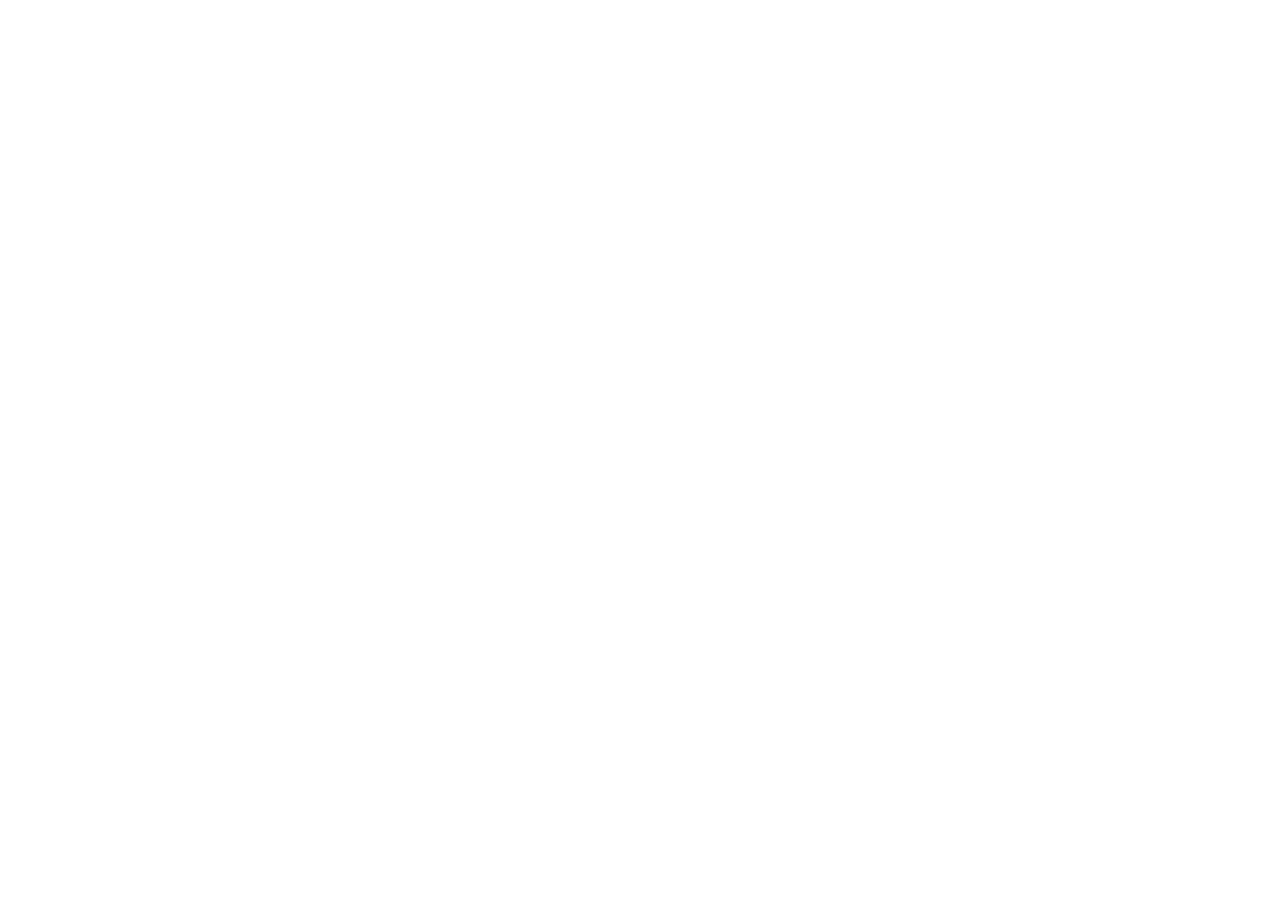
==== index.html @ 8f9b2f7a "init project" ====
<!DOCTYPE html>
<html lang="en">
<head>
    <meta charset="UTF-8">
    <meta http-equiv="X-UA-Compatible" content="IE=edge">
    <meta name="viewport" content="width=device-width, initial-scale=1.0">
    <title>Document</title>
</head>
<body>
    
</body>
</html>
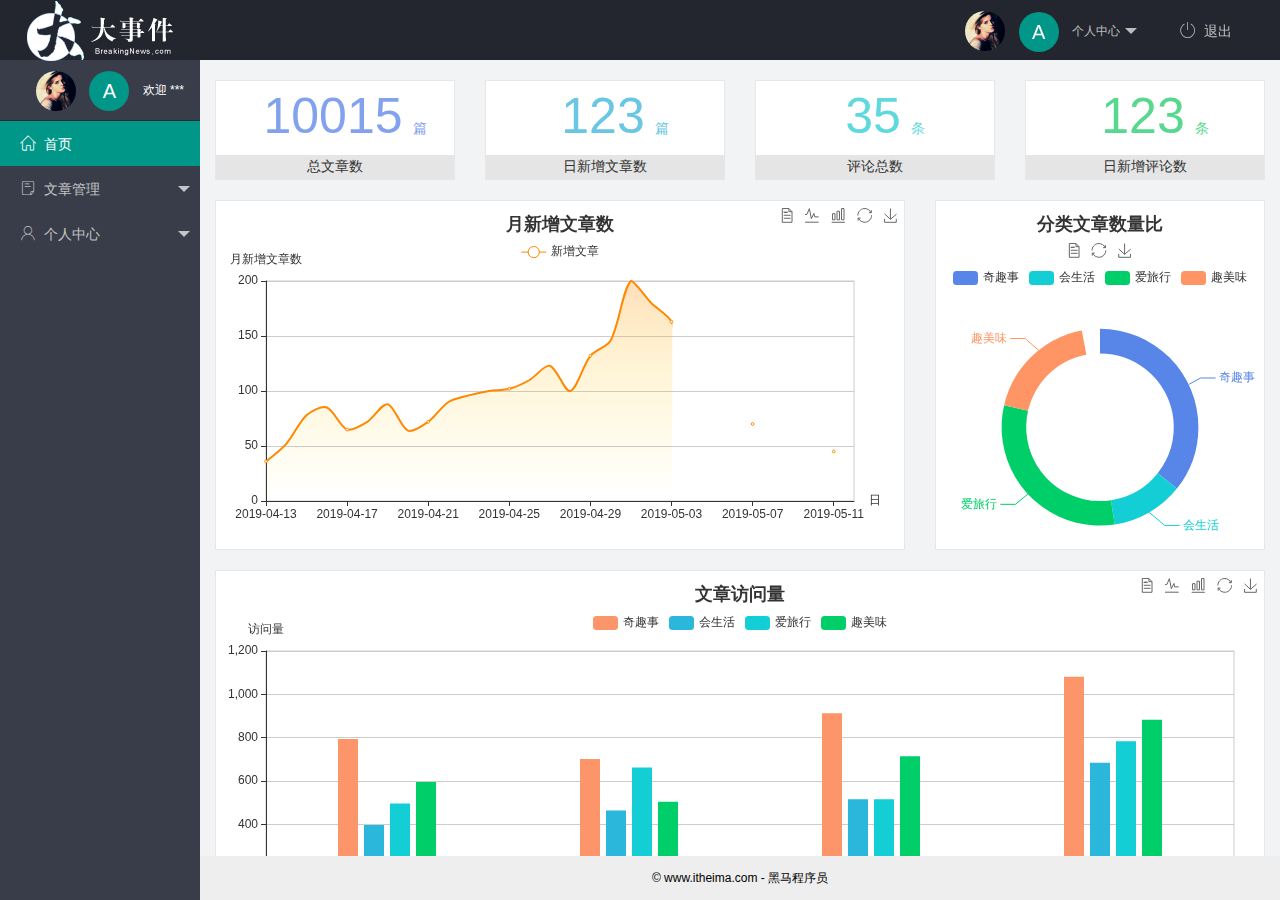
==== commit c47d62e4: "完成了主页功能的开发" ====
--- a/index.html
+++ b/index.html
@@ -5,8 +5,100 @@
     <meta http-equiv="X-UA-Compatible" content="IE=edge">
     <meta name="viewport" content="width=device-width, initial-scale=1.0">
     <title>Document</title>
+    <!-- 导入 layui 的css样式 -->
+    <link rel="stylesheet" href="./assets/lib/layui/css/layui.css">
+    <!-- 导入第三方图标库 -->
+    <link rel="stylesheet" href="./assets/fonts/iconfont.css">
+    <!-- 导入自己的 css 样式表 -->
+    <link rel="stylesheet" href="./assets/css/index.css">
 </head>
 <body>
-    
-</body>
+    <div class="layui-layout layui-layout-admin">
+      <div class="layui-header">
+        <div class="layui-logo">
+            <img src="./assets/images/logo.png" alt=""/>
+        </div>
+        <!-- 头部区域（可配合layui 已有的水平导航） -->
+        <ul class="layui-nav layui-layout-right">
+          <li class="layui-nav-item layui-hide layui-show-md-inline-block">
+            <a href="javascript:;" class="userinfo">
+              <img src="./assets/images/sample.jpg" class="layui-nav-img">
+              <span class="text-avater">A</span>
+              个人中心
+            </a>
+            <dl class="layui-nav-child">
+              <dd><a href="">基本资料</a></dd>
+              <dd><a href="">更换头像</a></dd>
+              <dd><a href="">重置密码</a></dd>
+            </dl>
+          </li>
+          <li class="layui-nav-item" lay-header-event="menuRight" lay-unselect>
+            <a href="javascript:;" id="btnLogout">
+              <i class="layui-icon"><span class="iconfont icon-tuichu"></span>退出</i>
+            </a>
+          </li>
+        </ul>
+      </div>
+      
+      <div class="layui-side layui-bg-black">
+        <div class="layui-side-scroll">
+            <div class="userinfo">
+                <img src="./assets/images/sample.jpg" class="layui-nav-img">
+                <span class="text-avater">A</span>
+                <span id="welcome">欢迎 ***</span>
+            </div>
+          <!-- 左侧导航区域（可配合layui已有的垂直导航） -->
+          <ul class="layui-nav layui-nav-tree" lay-shrink="all">
+            <li class="layui-nav-item layui-this">
+                <a href="./home/dashboard.html" target="fm">
+                <span class="iconfont icon-home"></span>首页</a></li>
+            <li class="layui-nav-item">
+              <a class="" href="javascript:;">
+                <span class="iconfont icon-16"></span>文章管理</a>
+              <dl class="layui-nav-child">
+                <dd><a href="javascript:;">
+                    <i class="layui-icon layui-icon-app"></i> 文章类别</a></dd>
+                <dd><a href="javascript:;">
+                    <i class="layui-icon layui-icon-app"></i> 文章列表</a></dd>
+                <dd><a href="javascript:;">
+                    <i class="layui-icon layui-icon-app"></i> 发布文章</a></dd>
+              </dl>
+            </li>
+            <li class="layui-nav-item">
+              <a href="javascript:;"><span class="iconfont icon-user"></span>个人中心</a>
+              
+              <dl class="layui-nav-child">
+                <dd><a href="javascript:;">
+                    <i class="layui-icon layui-icon-app"></i> 基本资料</a></dd>
+                <dd><a href="javascript:;">
+                    <i class="layui-icon layui-icon-app"></i> 更换头像</a></dd>
+                <dd><a href="javascript:;">
+                    <i class="layui-icon layui-icon-app"></i> 重置密码</a></dd>
+              </dl>
+            </li>
+
+          </ul>
+        </div>
+      </div>
+      
+      <!-- 内容主体区域 -->
+      <div class="layui-body">
+        <iframe name="fm" src="./home/dashboard.html" frameborder="0"></iframe>
+      </div>
+
+      <!-- 底部固定区域 -->
+      <div class="layui-footer">
+        © www.itheima.com - 黑马程序员
+      </div>
+    </div>
+    </body>
+
+    <!-- 导入 layui 的js样式 -->
+    <script src="./assets/lib/layui/layui.all.js"></script>
+    <!-- 导入 jQuery -->
+    <script src="./assets/lib/jquery.js"></script>
+    <!-- 导入自己封装的 baseApi -->
+    <script src="./assets/js/baseApi.js"></script>
+    <!-- 导入自己的js -->
+    <script src="./assets/js/index.js"></script>
 </html>--- a/assets/lib/layui/css/layui.css
+++ b/assets/lib/layui/css/layui.css
@@ -0,0 +1,2 @@
+/** layui-v2.5.5 MIT License By https://www.layui.com */
+ .layui-inline,img{display:inline-block;vertical-align:middle}h1,h2,h3,h4,h5,h6{font-weight:400}.layui-edge,.layui-header,.layui-inline,.layui-main{position:relative}.layui-body,.layui-edge,.layui-elip{overflow:hidden}.layui-btn,.layui-edge,.layui-inline,img{vertical-align:middle}.layui-btn,.layui-disabled,.layui-icon,.layui-unselect{-moz-user-select:none;-webkit-user-select:none;-ms-user-select:none}.layui-elip,.layui-form-checkbox span,.layui-form-pane .layui-form-label{text-overflow:ellipsis;white-space:nowrap}.layui-breadcrumb,.layui-tree-btnGroup{visibility:hidden}blockquote,body,button,dd,div,dl,dt,form,h1,h2,h3,h4,h5,h6,input,li,ol,p,pre,td,textarea,th,ul{margin:0;padding:0;-webkit-tap-highlight-color:rgba(0,0,0,0)}a:active,a:hover{outline:0}img{border:none}li{list-style:none}table{border-collapse:collapse;border-spacing:0}h4,h5,h6{font-size:100%}button,input,optgroup,option,select,textarea{font-family:inherit;font-size:inherit;font-style:inherit;font-weight:inherit;outline:0}pre{white-space:pre-wrap;white-space:-moz-pre-wrap;white-space:-pre-wrap;white-space:-o-pre-wrap;word-wrap:break-word}body{line-height:24px;font:14px Helvetica Neue,Helvetica,PingFang SC,Tahoma,Arial,sans-serif}hr{height:1px;margin:10px 0;border:0;clear:both}a{color:#333;text-decoration:none}a:hover{color:#777}a cite{font-style:normal;*cursor:pointer}.layui-border-box,.layui-border-box *{box-sizing:border-box}.layui-box,.layui-box *{box-sizing:content-box}.layui-clear{clear:both;*zoom:1}.layui-clear:after{content:'\20';clear:both;*zoom:1;display:block;height:0}.layui-inline{*display:inline;*zoom:1}.layui-edge{display:inline-block;width:0;height:0;border-width:6px;border-style:dashed;border-color:transparent}.layui-edge-top{top:-4px;border-bottom-color:#999;border-bottom-style:solid}.layui-edge-right{border-left-color:#999;border-left-style:solid}.layui-edge-bottom{top:2px;border-top-color:#999;border-top-style:solid}.layui-edge-left{border-right-color:#999;border-right-style:solid}.layui-disabled,.layui-disabled:hover{color:#d2d2d2!important;cursor:not-allowed!important}.layui-circle{border-radius:100%}.layui-show{display:block!important}.layui-hide{display:none!important}@font-face{font-family:layui-icon;src:url(../font/iconfont.eot?v=250);src:url(../font/iconfont.eot?v=250#iefix) format('embedded-opentype'),url(../font/iconfont.woff2?v=250) format('woff2'),url(../font/iconfont.woff?v=250) format('woff'),url(../font/iconfont.ttf?v=250) format('truetype'),url(../font/iconfont.svg?v=250#layui-icon) format('svg')}.layui-icon{font-family:layui-icon!important;font-size:16px;font-style:normal;-webkit-font-smoothing:antialiased;-moz-osx-font-smoothing:grayscale}.layui-icon-reply-fill:before{content:"\e611"}.layui-icon-set-fill:before{content:"\e614"}.layui-icon-menu-fill:before{content:"\e60f"}.layui-icon-search:before{content:"\e615"}.layui-icon-share:before{content:"\e641"}.layui-icon-set-sm:before{content:"\e620"}.layui-icon-engine:before{content:"\e628"}.layui-icon-close:before{content:"\1006"}.layui-icon-close-fill:before{content:"\1007"}.layui-icon-chart-screen:before{content:"\e629"}.layui-icon-star:before{content:"\e600"}.layui-icon-circle-dot:before{content:"\e617"}.layui-icon-chat:before{content:"\e606"}.layui-icon-release:before{content:"\e609"}.layui-icon-list:before{content:"\e60a"}.layui-icon-chart:before{content:"\e62c"}.layui-icon-ok-circle:before{content:"\1005"}.layui-icon-layim-theme:before{content:"\e61b"}.layui-icon-table:before{content:"\e62d"}.layui-icon-right:before{content:"\e602"}.layui-icon-left:before{content:"\e603"}.layui-icon-cart-simple:before{content:"\e698"}.layui-icon-face-cry:before{content:"\e69c"}.layui-icon-face-smile:before{content:"\e6af"}.layui-icon-survey:before{content:"\e6b2"}.layui-icon-tree:before{content:"\e62e"}.layui-icon-upload-circle:before{content:"\e62f"}.layui-icon-add-circle:before{content:"\e61f"}.layui-icon-download-circle:before{content:"\e601"}.layui-icon-templeate-1:before{content:"\e630"}.layui-icon-util:before{content:"\e631"}.layui-icon-face-surprised:before{content:"\e664"}.layui-icon-edit:before{content:"\e642"}.layui-icon-speaker:before{content:"\e645"}.layui-icon-down:before{content:"\e61a"}.layui-icon-file:before{content:"\e621"}.layui-icon-layouts:before{content:"\e632"}.layui-icon-rate-half:before{content:"\e6c9"}.layui-icon-add-circle-fine:before{content:"\e608"}.layui-icon-prev-circle:before{content:"\e633"}.layui-icon-read:before{content:"\e705"}.layui-icon-404:before{content:"\e61c"}.layui-icon-carousel:before{content:"\e634"}.layui-icon-help:before{content:"\e607"}.layui-icon-code-circle:before{content:"\e635"}.layui-icon-water:before{content:"\e636"}.layui-icon-username:before{content:"\e66f"}.layui-icon-find-fill:before{content:"\e670"}.layui-icon-about:before{content:"\e60b"}.layui-icon-location:before{content:"\e715"}.layui-icon-up:before{content:"\e619"}.layui-icon-pause:before{content:"\e651"}.layui-icon-date:before{content:"\e637"}.layui-icon-layim-uploadfile:before{content:"\e61d"}.layui-icon-delete:before{content:"\e640"}.layui-icon-play:before{content:"\e652"}.layui-icon-top:before{content:"\e604"}.layui-icon-friends:before{content:"\e612"}.layui-icon-refresh-3:before{content:"\e9aa"}.layui-icon-ok:before{content:"\e605"}.layui-icon-layer:before{content:"\e638"}.layui-icon-face-smile-fine:before{content:"\e60c"}.layui-icon-dollar:before{content:"\e659"}.layui-icon-group:before{content:"\e613"}.layui-icon-layim-download:before{content:"\e61e"}.layui-icon-picture-fine:before{content:"\e60d"}.layui-icon-link:before{content:"\e64c"}.layui-icon-diamond:before{content:"\e735"}.layui-icon-log:before{content:"\e60e"}.layui-icon-rate-solid:before{content:"\e67a"}.layui-icon-fonts-del:before{content:"\e64f"}.layui-icon-unlink:before{content:"\e64d"}.layui-icon-fonts-clear:before{content:"\e639"}.layui-icon-triangle-r:before{content:"\e623"}.layui-icon-circle:before{content:"\e63f"}.layui-icon-radio:before{content:"\e643"}.layui-icon-align-center:before{content:"\e647"}.layui-icon-align-right:before{content:"\e648"}.layui-icon-align-left:before{content:"\e649"}.layui-icon-loading-1:before{content:"\e63e"}.layui-icon-return:before{content:"\e65c"}.layui-icon-fonts-strong:before{content:"\e62b"}.layui-icon-upload:before{content:"\e67c"}.layui-icon-dialogue:before{content:"\e63a"}.layui-icon-video:before{content:"\e6ed"}.layui-icon-headset:before{content:"\e6fc"}.layui-icon-cellphone-fine:before{content:"\e63b"}.layui-icon-add-1:before{content:"\e654"}.layui-icon-face-smile-b:before{content:"\e650"}.layui-icon-fonts-html:before{content:"\e64b"}.layui-icon-form:before{content:"\e63c"}.layui-icon-cart:before{content:"\e657"}.layui-icon-camera-fill:before{content:"\e65d"}.layui-icon-tabs:before{content:"\e62a"}.layui-icon-fonts-code:before{content:"\e64e"}.layui-icon-fire:before{content:"\e756"}.layui-icon-set:before{content:"\e716"}.layui-icon-fonts-u:before{content:"\e646"}.layui-icon-triangle-d:before{content:"\e625"}.layui-icon-tips:before{content:"\e702"}.layui-icon-picture:before{content:"\e64a"}.layui-icon-more-vertical:before{content:"\e671"}.layui-icon-flag:before{content:"\e66c"}.layui-icon-loading:before{content:"\e63d"}.layui-icon-fonts-i:before{content:"\e644"}.layui-icon-refresh-1:before{content:"\e666"}.layui-icon-rmb:before{content:"\e65e"}.layui-icon-home:before{content:"\e68e"}.layui-icon-user:before{content:"\e770"}.layui-icon-notice:before{content:"\e667"}.layui-icon-login-weibo:before{content:"\e675"}.layui-icon-voice:before{content:"\e688"}.layui-icon-upload-drag:before{content:"\e681"}.layui-icon-login-qq:before{content:"\e676"}.layui-icon-snowflake:before{content:"\e6b1"}.layui-icon-file-b:before{content:"\e655"}.layui-icon-template:before{content:"\e663"}.layui-icon-auz:before{content:"\e672"}.layui-icon-console:before{content:"\e665"}.layui-icon-app:before{content:"\e653"}.layui-icon-prev:before{content:"\e65a"}.layui-icon-website:before{content:"\e7ae"}.layui-icon-next:before{content:"\e65b"}.layui-icon-component:before{content:"\e857"}.layui-icon-more:before{content:"\e65f"}.layui-icon-login-wechat:before{content:"\e677"}.layui-icon-shrink-right:before{content:"\e668"}.layui-icon-spread-left:before{content:"\e66b"}.layui-icon-camera:before{content:"\e660"}.layui-icon-note:before{content:"\e66e"}.layui-icon-refresh:before{content:"\e669"}.layui-icon-female:before{content:"\e661"}.layui-icon-male:before{content:"\e662"}.layui-icon-password:before{content:"\e673"}.layui-icon-senior:before{content:"\e674"}.layui-icon-theme:before{content:"\e66a"}.layui-icon-tread:before{content:"\e6c5"}.layui-icon-praise:before{content:"\e6c6"}.layui-icon-star-fill:before{content:"\e658"}.layui-icon-rate:before{content:"\e67b"}.layui-icon-template-1:before{content:"\e656"}.layui-icon-vercode:before{content:"\e679"}.layui-icon-cellphone:before{content:"\e678"}.layui-icon-screen-full:before{content:"\e622"}.layui-icon-screen-restore:before{content:"\e758"}.layui-icon-cols:before{content:"\e610"}.layui-icon-export:before{content:"\e67d"}.layui-icon-print:before{content:"\e66d"}.layui-icon-slider:before{content:"\e714"}.layui-icon-addition:before{content:"\e624"}.layui-icon-subtraction:before{content:"\e67e"}.layui-icon-service:before{content:"\e626"}.layui-icon-transfer:before{content:"\e691"}.layui-main{width:1140px;margin:0 auto}.layui-header{z-index:1000;height:60px}.layui-header a:hover{transition:all .5s;-webkit-transition:all .5s}.layui-side{position:fixed;left:0;top:0;bottom:0;z-index:999;width:200px;overflow-x:hidden}.layui-side-scroll{position:relative;width:220px;height:100%;overflow-x:hidden}.layui-body{position:absolute;left:200px;right:0;top:0;bottom:0;z-index:998;width:auto;overflow-y:auto;box-sizing:border-box}.layui-layout-body{overflow:hidden}.layui-layout-admin .layui-header{background-color:#23262E}.layui-layout-admin .layui-side{top:60px;width:200px;overflow-x:hidden}.layui-layout-admin .layui-body{position:fixed;top:60px;bottom:44px}.layui-layout-admin .layui-main{width:auto;margin:0 15px}.layui-layout-admin .layui-footer{position:fixed;left:200px;right:0;bottom:0;height:44px;line-height:44px;padding:0 15px;background-color:#eee}.layui-layout-admin .layui-logo{position:absolute;left:0;top:0;width:200px;height:100%;line-height:60px;text-align:center;color:#009688;font-size:16px}.layui-layout-admin .layui-header .layui-nav{background:0 0}.layui-layout-left{position:absolute!important;left:200px;top:0}.layui-layout-right{position:absolute!important;right:0;top:0}.layui-container{position:relative;margin:0 auto;padding:0 15px;box-sizing:border-box}.layui-fluid{position:relative;margin:0 auto;padding:0 15px}.layui-row:after,.layui-row:before{content:'';display:block;clear:both}.layui-col-lg1,.layui-col-lg10,.layui-col-lg11,.layui-col-lg12,.layui-col-lg2,.layui-col-lg3,.layui-col-lg4,.layui-col-lg5,.layui-col-lg6,.layui-col-lg7,.layui-col-lg8,.layui-col-lg9,.layui-col-md1,.layui-col-md10,.layui-col-md11,.layui-col-md12,.layui-col-md2,.layui-col-md3,.layui-col-md4,.layui-col-md5,.layui-col-md6,.layui-col-md7,.layui-col-md8,.layui-col-md9,.layui-col-sm1,.layui-col-sm10,.layui-col-sm11,.layui-col-sm12,.layui-col-sm2,.layui-col-sm3,.layui-col-sm4,.layui-col-sm5,.layui-col-sm6,.layui-col-sm7,.layui-col-sm8,.layui-col-sm9,.layui-col-xs1,.layui-col-xs10,.layui-col-xs11,.layui-col-xs12,.layui-col-xs2,.layui-col-xs3,.layui-col-xs4,.layui-col-xs5,.layui-col-xs6,.layui-col-xs7,.layui-col-xs8,.layui-col-xs9{position:relative;display:block;box-sizing:border-box}.layui-col-xs1,.layui-col-xs10,.layui-col-xs11,.layui-col-xs12,.layui-col-xs2,.layui-col-xs3,.layui-col-xs4,.layui-col-xs5,.layui-col-xs6,.layui-col-xs7,.layui-col-xs8,.layui-col-xs9{float:left}.layui-col-xs1{width:8.33333333%}.layui-col-xs2{width:16.66666667%}.layui-col-xs3{width:25%}.layui-col-xs4{width:33.33333333%}.layui-col-xs5{width:41.66666667%}.layui-col-xs6{width:50%}.layui-col-xs7{width:58.33333333%}.layui-col-xs8{width:66.66666667%}.layui-col-xs9{width:75%}.layui-col-xs10{width:83.33333333%}.layui-col-xs11{width:91.66666667%}.layui-col-xs12{width:100%}.layui-col-xs-offset1{margin-left:8.33333333%}.layui-col-xs-offset2{margin-left:16.66666667%}.layui-col-xs-offset3{margin-left:25%}.layui-col-xs-offset4{margin-left:33.33333333%}.layui-col-xs-offset5{margin-left:41.66666667%}.layui-col-xs-offset6{margin-left:50%}.layui-col-xs-offset7{margin-left:58.33333333%}.layui-col-xs-offset8{margin-left:66.66666667%}.layui-col-xs-offset9{margin-left:75%}.layui-col-xs-offset10{margin-left:83.33333333%}.layui-col-xs-offset11{margin-left:91.66666667%}.layui-col-xs-offset12{margin-left:100%}@media screen and (max-width:768px){.layui-hide-xs{display:none!important}.layui-show-xs-block{display:block!important}.layui-show-xs-inline{display:inline!important}.layui-show-xs-inline-block{display:inline-block!important}}@media screen and (min-width:768px){.layui-container{width:750px}.layui-hide-sm{display:none!important}.layui-show-sm-block{display:block!important}.layui-show-sm-inline{display:inline!important}.layui-show-sm-inline-block{display:inline-block!important}.layui-col-sm1,.layui-col-sm10,.layui-col-sm11,.layui-col-sm12,.layui-col-sm2,.layui-col-sm3,.layui-col-sm4,.layui-col-sm5,.layui-col-sm6,.layui-col-sm7,.layui-col-sm8,.layui-col-sm9{float:left}.layui-col-sm1{width:8.33333333%}.layui-col-sm2{width:16.66666667%}.layui-col-sm3{width:25%}.layui-col-sm4{width:33.33333333%}.layui-col-sm5{width:41.66666667%}.layui-col-sm6{width:50%}.layui-col-sm7{width:58.33333333%}.layui-col-sm8{width:66.66666667%}.layui-col-sm9{width:75%}.layui-col-sm10{width:83.33333333%}.layui-col-sm11{width:91.66666667%}.layui-col-sm12{width:100%}.layui-col-sm-offset1{margin-left:8.33333333%}.layui-col-sm-offset2{margin-left:16.66666667%}.layui-col-sm-offset3{margin-left:25%}.layui-col-sm-offset4{margin-left:33.33333333%}.layui-col-sm-offset5{margin-left:41.66666667%}.layui-col-sm-offset6{margin-left:50%}.layui-col-sm-offset7{margin-left:58.33333333%}.layui-col-sm-offset8{margin-left:66.66666667%}.layui-col-sm-offset9{margin-left:75%}.layui-col-sm-offset10{margin-left:83.33333333%}.layui-col-sm-offset11{margin-left:91.66666667%}.layui-col-sm-offset12{margin-left:100%}}@media screen and (min-width:992px){.layui-container{width:970px}.layui-hide-md{display:none!important}.layui-show-md-block{display:block!important}.layui-show-md-inline{display:inline!important}.layui-show-md-inline-block{display:inline-block!important}.layui-col-md1,.layui-col-md10,.layui-col-md11,.layui-col-md12,.layui-col-md2,.layui-col-md3,.layui-col-md4,.layui-col-md5,.layui-col-md6,.layui-col-md7,.layui-col-md8,.layui-col-md9{float:left}.layui-col-md1{width:8.33333333%}.layui-col-md2{width:16.66666667%}.layui-col-md3{width:25%}.layui-col-md4{width:33.33333333%}.layui-col-md5{width:41.66666667%}.layui-col-md6{width:50%}.layui-col-md7{width:58.33333333%}.layui-col-md8{width:66.66666667%}.layui-col-md9{width:75%}.layui-col-md10{width:83.33333333%}.layui-col-md11{width:91.66666667%}.layui-col-md12{width:100%}.layui-col-md-offset1{margin-left:8.33333333%}.layui-col-md-offset2{margin-left:16.66666667%}.layui-col-md-offset3{margin-left:25%}.layui-col-md-offset4{margin-left:33.33333333%}.layui-col-md-offset5{margin-left:41.66666667%}.layui-col-md-offset6{margin-left:50%}.layui-col-md-offset7{margin-left:58.33333333%}.layui-col-md-offset8{margin-left:66.66666667%}.layui-col-md-offset9{margin-left:75%}.layui-col-md-offset10{margin-left:83.33333333%}.layui-col-md-offset11{margin-left:91.66666667%}.layui-col-md-offset12{margin-left:100%}}@media screen and (min-width:1200px){.layui-container{width:1170px}.layui-hide-lg{display:none!important}.layui-show-lg-block{display:block!important}.layui-show-lg-inline{display:inline!important}.layui-show-lg-inline-block{display:inline-block!important}.layui-col-lg1,.layui-col-lg10,.layui-col-lg11,.layui-col-lg12,.layui-col-lg2,.layui-col-lg3,.layui-col-lg4,.layui-col-lg5,.layui-col-lg6,.layui-col-lg7,.layui-col-lg8,.layui-col-lg9{float:left}.layui-col-lg1{width:8.33333333%}.layui-col-lg2{width:16.66666667%}.layui-col-lg3{width:25%}.layui-col-lg4{width:33.33333333%}.layui-col-lg5{width:41.66666667%}.layui-col-lg6{width:50%}.layui-col-lg7{width:58.33333333%}.layui-col-lg8{width:66.66666667%}.layui-col-lg9{width:75%}.layui-col-lg10{width:83.33333333%}.layui-col-lg11{width:91.66666667%}.layui-col-lg12{width:100%}.layui-col-lg-offset1{margin-left:8.33333333%}.layui-col-lg-offset2{margin-left:16.66666667%}.layui-col-lg-offset3{margin-left:25%}.layui-col-lg-offset4{margin-left:33.33333333%}.layui-col-lg-offset5{margin-left:41.66666667%}.layui-col-lg-offset6{margin-left:50%}.layui-col-lg-offset7{margin-left:58.33333333%}.layui-col-lg-offset8{margin-left:66.66666667%}.layui-col-lg-offset9{margin-left:75%}.layui-col-lg-offset10{margin-left:83.33333333%}.layui-col-lg-offset11{margin-left:91.66666667%}.layui-col-lg-offset12{margin-left:100%}}.layui-col-space1{margin:-.5px}.layui-col-space1>*{padding:.5px}.layui-col-space3{margin:-1.5px}.layui-col-space3>*{padding:1.5px}.layui-col-space5{margin:-2.5px}.layui-col-space5>*{padding:2.5px}.layui-col-space8{margin:-3.5px}.layui-col-space8>*{padding:3.5px}.layui-col-space10{margin:-5px}.layui-col-space10>*{padding:5px}.layui-col-space12{margin:-6px}.layui-col-space12>*{padding:6px}.layui-col-space15{margin:-7.5px}.layui-col-space15>*{padding:7.5px}.layui-col-space18{margin:-9px}.layui-col-space18>*{padding:9px}.layui-col-space20{margin:-10px}.layui-col-space20>*{padding:10px}.layui-col-space22{margin:-11px}.layui-col-space22>*{padding:11px}.layui-col-space25{margin:-12.5px}.layui-col-space25>*{padding:12.5px}.layui-col-space30{margin:-15px}.layui-col-space30>*{padding:15px}.layui-btn,.layui-input,.layui-select,.layui-textarea,.layui-upload-button{outline:0;-webkit-appearance:none;transition:all .3s;-webkit-transition:all .3s;box-sizing:border-box}.layui-elem-quote{margin-bottom:10px;padding:15px;line-height:22px;border-left:5px solid #009688;border-radius:0 2px 2px 0;background-color:#f2f2f2}.layui-quote-nm{border-style:solid;border-width:1px 1px 1px 5px;background:0 0}.layui-elem-field{margin-bottom:10px;padding:0;border-width:1px;border-style:solid}.layui-elem-field legend{margin-left:20px;padding:0 10px;font-size:20px;font-weight:300}.layui-field-title{margin:10px 0 20px;border-width:1px 0 0}.layui-field-box{padding:10px 15px}.layui-field-title .layui-field-box{padding:10px 0}.layui-progress{position:relative;height:6px;border-radius:20px;background-color:#e2e2e2}.layui-progress-bar{position:absolute;left:0;top:0;width:0;max-width:100%;height:6px;border-radius:20px;text-align:right;background-color:#5FB878;transition:all .3s;-webkit-transition:all .3s}.layui-progress-big,.layui-progress-big .layui-progress-bar{height:18px;line-height:18px}.layui-progress-text{position:relative;top:-20px;line-height:18px;font-size:12px;color:#666}.layui-progress-big .layui-progress-text{position:static;padding:0 10px;color:#fff}.layui-collapse{border-width:1px;border-style:solid;border-radius:2px}.layui-colla-content,.layui-colla-item{border-top-width:1px;border-top-style:solid}.layui-colla-item:first-child{border-top:none}.layui-colla-title{position:relative;height:42px;line-height:42px;padding:0 15px 0 35px;color:#333;background-color:#f2f2f2;cursor:pointer;font-size:14px;overflow:hidden}.layui-colla-content{display:none;padding:10px 15px;line-height:22px;color:#666}.layui-colla-icon{position:absolute;left:15px;top:0;font-size:14px}.layui-card{margin-bottom:15px;border-radius:2px;background-color:#fff;box-shadow:0 1px 2px 0 rgba(0,0,0,.05)}.layui-card:last-child{margin-bottom:0}.layui-card-header{position:relative;height:42px;line-height:42px;padding:0 15px;border-bottom:1px solid #f6f6f6;color:#333;border-radius:2px 2px 0 0;font-size:14px}.layui-bg-black,.layui-bg-blue,.layui-bg-cyan,.layui-bg-green,.layui-bg-orange,.layui-bg-red{color:#fff!important}.layui-card-body{position:relative;padding:10px 15px;line-height:24px}.layui-card-body[pad15]{padding:15px}.layui-card-body[pad20]{padding:20px}.layui-card-body .layui-table{margin:5px 0}.layui-card .layui-tab{margin:0}.layui-panel-window{position:relative;padding:15px;border-radius:0;border-top:5px solid #E6E6E6;background-color:#fff}.layui-auxiliar-moving{position:fixed;left:0;right:0;top:0;bottom:0;width:100%;height:100%;background:0 0;z-index:9999999999}.layui-form-label,.layui-form-mid,.layui-form-select,.layui-input-block,.layui-input-inline,.layui-textarea{position:relative}.layui-bg-red{background-color:#FF5722!important}.layui-bg-orange{background-color:#FFB800!important}.layui-bg-green{background-color:#009688!important}.layui-bg-cyan{background-color:#2F4056!important}.layui-bg-blue{background-color:#1E9FFF!important}.layui-bg-black{background-color:#393D49!important}.layui-bg-gray{background-color:#eee!important;color:#666!important}.layui-badge-rim,.layui-colla-content,.layui-colla-item,.layui-collapse,.layui-elem-field,.layui-form-pane .layui-form-item[pane],.layui-form-pane .layui-form-label,.layui-input,.layui-layedit,.layui-layedit-tool,.layui-quote-nm,.layui-select,.layui-tab-bar,.layui-tab-card,.layui-tab-title,.layui-tab-title .layui-this:after,.layui-textarea{border-color:#e6e6e6}.layui-timeline-item:before,hr{background-color:#e6e6e6}.layui-text{line-height:22px;font-size:14px;color:#666}.layui-text h1,.layui-text h2,.layui-text h3{font-weight:500;color:#333}.layui-text h1{font-size:30px}.layui-text h2{font-size:24px}.layui-text h3{font-size:18px}.layui-text a:not(.layui-btn){color:#01AAED}.layui-text a:not(.layui-btn):hover{text-decoration:underline}.layui-text ul{padding:5px 0 5px 15px}.layui-text ul li{margin-top:5px;list-style-type:disc}.layui-text em,.layui-word-aux{color:#999!important;padding:0 5px!important}.layui-btn{display:inline-block;height:38px;line-height:38px;padding:0 18px;background-color:#009688;color:#fff;white-space:nowrap;text-align:center;font-size:14px;border:none;border-radius:2px;cursor:pointer}.layui-btn:hover{opacity:.8;filter:alpha(opacity=80);color:#fff}.layui-btn:active{opacity:1;filter:alpha(opacity=100)}.layui-btn+.layui-btn{margin-left:10px}.layui-btn-container{font-size:0}.layui-btn-container .layui-btn{margin-right:10px;margin-bottom:10px}.layui-btn-container .layui-btn+.layui-btn{margin-left:0}.layui-table .layui-btn-container .layui-btn{margin-bottom:9px}.layui-btn-radius{border-radius:100px}.layui-btn .layui-icon{margin-right:3px;font-size:18px;vertical-align:bottom;vertical-align:middle\9}.layui-btn-primary{border:1px solid #C9C9C9;background-color:#fff;color:#555}.layui-btn-primary:hover{border-color:#009688;color:#333}.layui-btn-normal{background-color:#1E9FFF}.layui-btn-warm{background-color:#FFB800}.layui-btn-danger{background-color:#FF5722}.layui-btn-checked{background-color:#5FB878}.layui-btn-disabled,.layui-btn-disabled:active,.layui-btn-disabled:hover{border:1px solid #e6e6e6;background-color:#FBFBFB;color:#C9C9C9;cursor:not-allowed;opacity:1}.layui-btn-lg{height:44px;line-height:44px;padding:0 25px;font-size:16px}.layui-btn-sm{height:30px;line-height:30px;padding:0 10px;font-size:12px}.layui-btn-sm i{font-size:16px!important}.layui-btn-xs{height:22px;line-height:22px;padding:0 5px;font-size:12px}.layui-btn-xs i{font-size:14px!important}.layui-btn-group{display:inline-block;vertical-align:middle;font-size:0}.layui-btn-group .layui-btn{margin-left:0!important;margin-right:0!important;border-left:1px solid rgba(255,255,255,.5);border-radius:0}.layui-btn-group .layui-btn-primary{border-left:none}.layui-btn-group .layui-btn-primary:hover{border-color:#C9C9C9;color:#009688}.layui-btn-group .layui-btn:first-child{border-left:none;border-radius:2px 0 0 2px}.layui-btn-group .layui-btn-primary:first-child{border-left:1px solid #c9c9c9}.layui-btn-group .layui-btn:last-child{border-radius:0 2px 2px 0}.layui-btn-group .layui-btn+.layui-btn{margin-left:0}.layui-btn-group+.layui-btn-group{margin-left:10px}.layui-btn-fluid{width:100%}.layui-input,.layui-select,.layui-textarea{height:38px;line-height:1.3;line-height:38px\9;border-width:1px;border-style:solid;background-color:#fff;border-radius:2px}.layui-input::-webkit-input-placeholder,.layui-select::-webkit-input-placeholder,.layui-textarea::-webkit-input-placeholder{line-height:1.3}.layui-input,.layui-textarea{display:block;width:100%;padding-left:10px}.layui-input:hover,.layui-textarea:hover{border-color:#D2D2D2!important}.layui-input:focus,.layui-textarea:focus{border-color:#C9C9C9!important}.layui-textarea{min-height:100px;height:auto;line-height:20px;padding:6px 10px;resize:vertical}.layui-select{padding:0 10px}.layui-form input[type=checkbox],.layui-form input[type=radio],.layui-form select{display:none}.layui-form [lay-ignore]{display:initial}.layui-form-item{margin-bottom:15px;clear:both;*zoom:1}.layui-form-item:after{content:'\20';clear:both;*zoom:1;display:block;height:0}.layui-form-label{float:left;display:block;padding:9px 15px;width:80px;font-weight:400;line-height:20px;text-align:right}.layui-form-label-col{display:block;float:none;padding:9px 0;line-height:20px;text-align:left}.layui-form-item .layui-inline{margin-bottom:5px;margin-right:10px}.layui-input-block{margin-left:110px;min-height:36px}.layui-input-inline{display:inline-block;vertical-align:middle}.layui-form-item .layui-input-inline{float:left;width:190px;margin-right:10px}.layui-form-text .layui-input-inline{width:auto}.layui-form-mid{float:left;display:block;padding:9px 0!important;line-height:20px;margin-right:10px}.layui-form-danger+.layui-form-select .layui-input,.layui-form-danger:focus{border-color:#FF5722!important}.layui-form-select .layui-input{padding-right:30px;cursor:pointer}.layui-form-select .layui-edge{position:absolute;right:10px;top:50%;margin-top:-3px;cursor:pointer;border-width:6px;border-top-color:#c2c2c2;border-top-style:solid;transition:all .3s;-webkit-transition:all .3s}.layui-form-select dl{display:none;position:absolute;left:0;top:42px;padding:5px 0;z-index:899;min-width:100%;border:1px solid #d2d2d2;max-height:300px;overflow-y:auto;background-color:#fff;border-radius:2px;box-shadow:0 2px 4px rgba(0,0,0,.12);box-sizing:border-box}.layui-form-select dl dd,.layui-form-select dl dt{padding:0 10px;line-height:36px;white-space:nowrap;overflow:hidden;text-overflow:ellipsis}.layui-form-select dl dt{font-size:12px;color:#999}.layui-form-select dl dd{cursor:pointer}.layui-form-select dl dd:hover{background-color:#f2f2f2;-webkit-transition:.5s all;transition:.5s all}.layui-form-select .layui-select-group dd{padding-left:20px}.layui-form-select dl dd.layui-select-tips{padding-left:10px!important;color:#999}.layui-form-select dl dd.layui-this{background-color:#5FB878;color:#fff}.layui-form-checkbox,.layui-form-select dl dd.layui-disabled{background-color:#fff}.layui-form-selected dl{display:block}.layui-form-checkbox,.layui-form-checkbox *,.layui-form-switch{display:inline-block;vertical-align:middle}.layui-form-selected .layui-edge{margin-top:-9px;-webkit-transform:rotate(180deg);transform:rotate(180deg);margin-top:-3px\9}:root .layui-form-selected .layui-edge{margin-top:-9px\0/IE9}.layui-form-selectup dl{top:auto;bottom:42px}.layui-select-none{margin:5px 0;text-align:center;color:#999}.layui-select-disabled .layui-disabled{border-color:#eee!important}.layui-select-disabled .layui-edge{border-top-color:#d2d2d2}.layui-form-checkbox{position:relative;height:30px;line-height:30px;margin-right:10px;padding-right:30px;cursor:pointer;font-size:0;-webkit-transition:.1s linear;transition:.1s linear;box-sizing:border-box}.layui-form-checkbox span{padding:0 10px;height:100%;font-size:14px;border-radius:2px 0 0 2px;background-color:#d2d2d2;color:#fff;overflow:hidden}.layui-form-checkbox:hover span{background-color:#c2c2c2}.layui-form-checkbox i{position:absolute;right:0;top:0;width:30px;height:28px;border:1px solid #d2d2d2;border-left:none;border-radius:0 2px 2px 0;color:#fff;font-size:20px;text-align:center}.layui-form-checkbox:hover i{border-color:#c2c2c2;color:#c2c2c2}.layui-form-checked,.layui-form-checked:hover{border-color:#5FB878}.layui-form-checked span,.layui-form-checked:hover span{background-color:#5FB878}.layui-form-checked i,.layui-form-checked:hover i{color:#5FB878}.layui-form-item .layui-form-checkbox{margin-top:4px}.layui-form-checkbox[lay-skin=primary]{height:auto!important;line-height:normal!important;min-width:18px;min-height:18px;border:none!important;margin-right:0;padding-left:28px;padding-right:0;background:0 0}.layui-form-checkbox[lay-skin=primary] span{padding-left:0;padding-right:15px;line-height:18px;background:0 0;color:#666}.layui-form-checkbox[lay-skin=primary] i{right:auto;left:0;width:16px;height:16px;line-height:16px;border:1px solid #d2d2d2;font-size:12px;border-radius:2px;background-color:#fff;-webkit-transition:.1s linear;transition:.1s linear}.layui-form-checkbox[lay-skin=primary]:hover i{border-color:#5FB878;color:#fff}.layui-form-checked[lay-skin=primary] i{border-color:#5FB878!important;background-color:#5FB878;color:#fff}.layui-checkbox-disbaled[lay-skin=primary] span{background:0 0!important;color:#c2c2c2}.layui-checkbox-disbaled[lay-skin=primary]:hover i{border-color:#d2d2d2}.layui-form-item .layui-form-checkbox[lay-skin=primary]{margin-top:10px}.layui-form-switch{position:relative;height:22px;line-height:22px;min-width:35px;padding:0 5px;margin-top:8px;border:1px solid #d2d2d2;border-radius:20px;cursor:pointer;background-color:#fff;-webkit-transition:.1s linear;transition:.1s linear}.layui-form-switch i{position:absolute;left:5px;top:3px;width:16px;height:16px;border-radius:20px;background-color:#d2d2d2;-webkit-transition:.1s linear;transition:.1s linear}.layui-form-switch em{position:relative;top:0;width:25px;margin-left:21px;padding:0!important;text-align:center!important;color:#999!important;font-style:normal!important;font-size:12px}.layui-form-onswitch{border-color:#5FB878;background-color:#5FB878}.layui-checkbox-disbaled,.layui-checkbox-disbaled i{border-color:#e2e2e2!important}.layui-form-onswitch i{left:100%;margin-left:-21px;background-color:#fff}.layui-form-onswitch em{margin-left:5px;margin-right:21px;color:#fff!important}.layui-checkbox-disbaled span{background-color:#e2e2e2!important}.layui-checkbox-disbaled:hover i{color:#fff!important}[lay-radio]{display:none}.layui-form-radio,.layui-form-radio *{display:inline-block;vertical-align:middle}.layui-form-radio{line-height:28px;margin:6px 10px 0 0;padding-right:10px;cursor:pointer;font-size:0}.layui-form-radio *{font-size:14px}.layui-form-radio>i{margin-right:8px;font-size:22px;color:#c2c2c2}.layui-form-radio>i:hover,.layui-form-radioed>i{color:#5FB878}.layui-radio-disbaled>i{color:#e2e2e2!important}.layui-form-pane .layui-form-label{width:110px;padding:8px 15px;height:38px;line-height:20px;border-width:1px;border-style:solid;border-radius:2px 0 0 2px;text-align:center;background-color:#FBFBFB;overflow:hidden;box-sizing:border-box}.layui-form-pane .layui-input-inline{margin-left:-1px}.layui-form-pane .layui-input-block{margin-left:110px;left:-1px}.layui-form-pane .layui-input{border-radius:0 2px 2px 0}.layui-form-pane .layui-form-text .layui-form-label{float:none;width:100%;border-radius:2px;box-sizing:border-box;text-align:left}.layui-form-pane .layui-form-text .layui-input-inline{display:block;margin:0;top:-1px;clear:both}.layui-form-pane .layui-form-text .layui-input-block{margin:0;left:0;top:-1px}.layui-form-pane .layui-form-text .layui-textarea{min-height:100px;border-radius:0 0 2px 2px}.layui-form-pane .layui-form-checkbox{margin:4px 0 4px 10px}.layui-form-pane .layui-form-radio,.layui-form-pane .layui-form-switch{margin-top:6px;margin-left:10px}.layui-form-pane .layui-form-item[pane]{position:relative;border-width:1px;border-style:solid}.layui-form-pane .layui-form-item[pane] .layui-form-label{position:absolute;left:0;top:0;height:100%;border-width:0 1px 0 0}.layui-form-pane .layui-form-item[pane] .layui-input-inline{margin-left:110px}@media screen and (max-width:450px){.layui-form-item .layui-form-label{text-overflow:ellipsis;overflow:hidden;white-space:nowrap}.layui-form-item .layui-inline{display:block;margin-right:0;margin-bottom:20px;clear:both}.layui-form-item .layui-inline:after{content:'\20';clear:both;display:block;height:0}.layui-form-item .layui-input-inline{display:block;float:none;left:-3px;width:auto;margin:0 0 10px 112px}.layui-form-item .layui-input-inline+.layui-form-mid{margin-left:110px;top:-5px;padding:0}.layui-form-item .layui-form-checkbox{margin-right:5px;margin-bottom:5px}}.layui-layedit{border-width:1px;border-style:solid;border-radius:2px}.layui-layedit-tool{padding:3px 5px;border-bottom-width:1px;border-bottom-style:solid;font-size:0}.layedit-tool-fixed{position:fixed;top:0;border-top:1px solid #e2e2e2}.layui-layedit-tool .layedit-tool-mid,.layui-layedit-tool .layui-icon{display:inline-block;vertical-align:middle;text-align:center;font-size:14px}.layui-layedit-tool .layui-icon{position:relative;width:32px;height:30px;line-height:30px;margin:3px 5px;color:#777;cursor:pointer;border-radius:2px}.layui-layedit-tool .layui-icon:hover{color:#393D49}.layui-layedit-tool .layui-icon:active{color:#000}.layui-layedit-tool .layedit-tool-active{background-color:#e2e2e2;color:#000}.layui-layedit-tool .layui-disabled,.layui-layedit-tool .layui-disabled:hover{color:#d2d2d2;cursor:not-allowed}.layui-layedit-tool .layedit-tool-mid{width:1px;height:18px;margin:0 10px;background-color:#d2d2d2}.layedit-tool-html{width:50px!important;font-size:30px!important}.layedit-tool-b,.layedit-tool-code,.layedit-tool-help{font-size:16px!important}.layedit-tool-d,.layedit-tool-face,.layedit-tool-image,.layedit-tool-unlink{font-size:18px!important}.layedit-tool-image input{position:absolute;font-size:0;left:0;top:0;width:100%;height:100%;opacity:.01;filter:Alpha(opacity=1);cursor:pointer}.layui-layedit-iframe iframe{display:block;width:100%}#LAY_layedit_code{overflow:hidden}.layui-laypage{display:inline-block;*display:inline;*zoom:1;vertical-align:middle;margin:10px 0;font-size:0}.layui-laypage>a:first-child,.layui-laypage>a:first-child em{border-radius:2px 0 0 2px}.layui-laypage>a:last-child,.layui-laypage>a:last-child em{border-radius:0 2px 2px 0}.layui-laypage>:first-child{margin-left:0!important}.layui-laypage>:last-child{margin-right:0!important}.layui-laypage a,.layui-laypage button,.layui-laypage input,.layui-laypage select,.layui-laypage span{border:1px solid #e2e2e2}.layui-laypage a,.layui-laypage span{display:inline-block;*display:inline;*zoom:1;vertical-align:middle;padding:0 15px;height:28px;line-height:28px;margin:0 -1px 5px 0;background-color:#fff;color:#333;font-size:12px}.layui-flow-more a *,.layui-laypage input,.layui-table-view select[lay-ignore]{display:inline-block}.layui-laypage a:hover{color:#009688}.layui-laypage em{font-style:normal}.layui-laypage .layui-laypage-spr{color:#999;font-weight:700}.layui-laypage a{text-decoration:none}.layui-laypage .layui-laypage-curr{position:relative}.layui-laypage .layui-laypage-curr em{position:relative;color:#fff}.layui-laypage .layui-laypage-curr .layui-laypage-em{position:absolute;left:-1px;top:-1px;padding:1px;width:100%;height:100%;background-color:#009688}.layui-laypage-em{border-radius:2px}.layui-laypage-next em,.layui-laypage-prev em{font-family:Sim sun;font-size:16px}.layui-laypage .layui-laypage-count,.layui-laypage .layui-laypage-limits,.layui-laypage .layui-laypage-refresh,.layui-laypage .layui-laypage-skip{margin-left:10px;margin-right:10px;padding:0;border:none}.layui-laypage .layui-laypage-limits,.layui-laypage .layui-laypage-refresh{vertical-align:top}.layui-laypage .layui-laypage-refresh i{font-size:18px;cursor:pointer}.layui-laypage select{height:22px;padding:3px;border-radius:2px;cursor:pointer}.layui-laypage .layui-laypage-skip{height:30px;line-height:30px;color:#999}.layui-laypage button,.layui-laypage input{height:30px;line-height:30px;border-radius:2px;vertical-align:top;background-color:#fff;box-sizing:border-box}.layui-laypage input{width:40px;margin:0 10px;padding:0 3px;text-align:center}.layui-laypage input:focus,.layui-laypage select:focus{border-color:#009688!important}.layui-laypage button{margin-left:10px;padding:0 10px;cursor:pointer}.layui-table,.layui-table-view{margin:10px 0}.layui-flow-more{margin:10px 0;text-align:center;color:#999;font-size:14px}.layui-flow-more a{height:32px;line-height:32px}.layui-flow-more a *{vertical-align:top}.layui-flow-more a cite{padding:0 20px;border-radius:3px;background-color:#eee;color:#333;font-style:normal}.layui-flow-more a cite:hover{opacity:.8}.layui-flow-more a i{font-size:30px;color:#737383}.layui-table{width:100%;background-color:#fff;color:#666}.layui-table tr{transition:all .3s;-webkit-transition:all .3s}.layui-table th{text-align:left;font-weight:400}.layui-table tbody tr:hover,.layui-table thead tr,.layui-table-click,.layui-table-header,.layui-table-hover,.layui-table-mend,.layui-table-patch,.layui-table-tool,.layui-table-total,.layui-table-total tr,.layui-table[lay-even] tr:nth-child(even){background-color:#f2f2f2}.layui-table td,.layui-table th,.layui-table-col-set,.layui-table-fixed-r,.layui-table-grid-down,.layui-table-header,.layui-table-page,.layui-table-tips-main,.layui-table-tool,.layui-table-total,.layui-table-view,.layui-table[lay-skin=line],.layui-table[lay-skin=row]{border-width:1px;border-style:solid;border-color:#e6e6e6}.layui-table td,.layui-table th{position:relative;padding:9px 15px;min-height:20px;line-height:20px;font-size:14px}.layui-table[lay-skin=line] td,.layui-table[lay-skin=line] th{border-width:0 0 1px}.layui-table[lay-skin=row] td,.layui-table[lay-skin=row] th{border-width:0 1px 0 0}.layui-table[lay-skin=nob] td,.layui-table[lay-skin=nob] th{border:none}.layui-table img{max-width:100px}.layui-table[lay-size=lg] td,.layui-table[lay-size=lg] th{padding:15px 30px}.layui-table-view .layui-table[lay-size=lg] .layui-table-cell{height:40px;line-height:40px}.layui-table[lay-size=sm] td,.layui-table[lay-size=sm] th{font-size:12px;padding:5px 10px}.layui-table-view .layui-table[lay-size=sm] .layui-table-cell{height:20px;line-height:20px}.layui-table[lay-data]{display:none}.layui-table-box{position:relative;overflow:hidden}.layui-table-view .layui-table{position:relative;width:auto;margin:0}.layui-table-view .layui-table[lay-skin=line]{border-width:0 1px 0 0}.layui-table-view .layui-table[lay-skin=row]{border-width:0 0 1px}.layui-table-view .layui-table td,.layui-table-view .layui-table th{padding:5px 0;border-top:none;border-left:none}.layui-table-view .layui-table th.layui-unselect .layui-table-cell span{cursor:pointer}.layui-table-view .layui-table td{cursor:default}.layui-table-view .layui-table td[data-edit=text]{cursor:text}.layui-table-view .layui-form-checkbox[lay-skin=primary] i{width:18px;height:18px}.layui-table-view .layui-form-radio{line-height:0;padding:0}.layui-table-view .layui-form-radio>i{margin:0;font-size:20px}.layui-table-init{position:absolute;left:0;top:0;width:100%;height:100%;text-align:center;z-index:110}.layui-table-init .layui-icon{position:absolute;left:50%;top:50%;margin:-15px 0 0 -15px;font-size:30px;color:#c2c2c2}.layui-table-header{border-width:0 0 1px;overflow:hidden}.layui-table-header .layui-table{margin-bottom:-1px}.layui-table-tool .layui-inline[lay-event]{position:relative;width:26px;height:26px;padding:5px;line-height:16px;margin-right:10px;text-align:center;color:#333;border:1px solid #ccc;cursor:pointer;-webkit-transition:.5s all;transition:.5s all}.layui-table-tool .layui-inline[lay-event]:hover{border:1px solid #999}.layui-table-tool-temp{padding-right:120px}.layui-table-tool-self{position:absolute;right:17px;top:10px}.layui-table-tool .layui-table-tool-self .layui-inline[lay-event]{margin:0 0 0 10px}.layui-table-tool-panel{position:absolute;top:29px;left:-1px;padding:5px 0;min-width:150px;min-height:40px;border:1px solid #d2d2d2;text-align:left;overflow-y:auto;background-color:#fff;box-shadow:0 2px 4px rgba(0,0,0,.12)}.layui-table-cell,.layui-table-tool-panel li{overflow:hidden;text-overflow:ellipsis;white-space:nowrap}.layui-table-tool-panel li{padding:0 10px;line-height:30px;-webkit-transition:.5s all;transition:.5s all}.layui-table-tool-panel li .layui-form-checkbox[lay-skin=primary]{width:100%;padding-left:28px}.layui-table-tool-panel li:hover{background-color:#f2f2f2}.layui-table-tool-panel li .layui-form-checkbox[lay-skin=primary] i{position:absolute;left:0;top:0}.layui-table-tool-panel li .layui-form-checkbox[lay-skin=primary] span{padding:0}.layui-table-tool .layui-table-tool-self .layui-table-tool-panel{left:auto;right:-1px}.layui-table-col-set{position:absolute;right:0;top:0;width:20px;height:100%;border-width:0 0 0 1px;background-color:#fff}.layui-table-sort{width:10px;height:20px;margin-left:5px;cursor:pointer!important}.layui-table-sort .layui-edge{position:absolute;left:5px;border-width:5px}.layui-table-sort .layui-table-sort-asc{top:3px;border-top:none;border-bottom-style:solid;border-bottom-color:#b2b2b2}.layui-table-sort .layui-table-sort-asc:hover{border-bottom-color:#666}.layui-table-sort .layui-table-sort-desc{bottom:5px;border-bottom:none;border-top-style:solid;border-top-color:#b2b2b2}.layui-table-sort .layui-table-sort-desc:hover{border-top-color:#666}.layui-table-sort[lay-sort=asc] .layui-table-sort-asc{border-bottom-color:#000}.layui-table-sort[lay-sort=desc] .layui-table-sort-desc{border-top-color:#000}.layui-table-cell{height:28px;line-height:28px;padding:0 15px;position:relative;box-sizing:border-box}.layui-table-cell .layui-form-checkbox[lay-skin=primary]{top:-1px;padding:0}.layui-table-cell .layui-table-link{color:#01AAED}.laytable-cell-checkbox,.laytable-cell-numbers,.laytable-cell-radio,.laytable-cell-space{padding:0;text-align:center}.layui-table-body{position:relative;overflow:auto;margin-right:-1px;margin-bottom:-1px}.layui-table-body .layui-none{line-height:26px;padding:15px;text-align:center;color:#999}.layui-table-fixed{position:absolute;left:0;top:0;z-index:101}.layui-table-fixed .layui-table-body{overflow:hidden}.layui-table-fixed-l{box-shadow:0 -1px 8px rgba(0,0,0,.08)}.layui-table-fixed-r{left:auto;right:-1px;border-width:0 0 0 1px;box-shadow:-1px 0 8px rgba(0,0,0,.08)}.layui-table-fixed-r .layui-table-header{position:relative;overflow:visible}.layui-table-mend{position:absolute;right:-49px;top:0;height:100%;width:50px}.layui-table-tool{position:relative;z-index:890;width:100%;min-height:50px;line-height:30px;padding:10px 15px;border-width:0 0 1px}.layui-table-tool .layui-btn-container{margin-bottom:-10px}.layui-table-page,.layui-table-total{border-width:1px 0 0;margin-bottom:-1px;overflow:hidden}.layui-table-page{position:relative;width:100%;padding:7px 7px 0;height:41px;font-size:12px;white-space:nowrap}.layui-table-page>div{height:26px}.layui-table-page .layui-laypage{margin:0}.layui-table-page .layui-laypage a,.layui-table-page .layui-laypage span{height:26px;line-height:26px;margin-bottom:10px;border:none;background:0 0}.layui-table-page .layui-laypage a,.layui-table-page .layui-laypage span.layui-laypage-curr{padding:0 12px}.layui-table-page .layui-laypage span{margin-left:0;padding:0}.layui-table-page .layui-laypage .layui-laypage-prev{margin-left:-7px!important}.layui-table-page .layui-laypage .layui-laypage-curr .layui-laypage-em{left:0;top:0;padding:0}.layui-table-page .layui-laypage button,.layui-table-page .layui-laypage input{height:26px;line-height:26px}.layui-table-page .layui-laypage input{width:40px}.layui-table-page .layui-laypage button{padding:0 10px}.layui-table-page select{height:18px}.layui-table-patch .layui-table-cell{padding:0;width:30px}.layui-table-edit{position:absolute;left:0;top:0;width:100%;height:100%;padding:0 14px 1px;border-radius:0;box-shadow:1px 1px 20px rgba(0,0,0,.15)}.layui-table-edit:focus{border-color:#5FB878!important}select.layui-table-edit{padding:0 0 0 10px;border-color:#C9C9C9}.layui-table-view .layui-form-checkbox,.layui-table-view .layui-form-radio,.layui-table-view .layui-form-switch{top:0;margin:0;box-sizing:content-box}.layui-table-view .layui-form-checkbox{top:-1px;height:26px;line-height:26px}.layui-table-view .layui-form-checkbox i{height:26px}.layui-table-grid .layui-table-cell{overflow:visible}.layui-table-grid-down{position:absolute;top:0;right:0;width:26px;height:100%;padding:5px 0;border-width:0 0 0 1px;text-align:center;background-color:#fff;color:#999;cursor:pointer}.layui-table-grid-down .layui-icon{position:absolute;top:50%;left:50%;margin:-8px 0 0 -8px}.layui-table-grid-down:hover{background-color:#fbfbfb}body .layui-table-tips .layui-layer-content{background:0 0;padding:0;box-shadow:0 1px 6px rgba(0,0,0,.12)}.layui-table-tips-main{margin:-44px 0 0 -1px;max-height:150px;padding:8px 15px;font-size:14px;overflow-y:scroll;background-color:#fff;color:#666}.layui-table-tips-c{position:absolute;right:-3px;top:-13px;width:20px;height:20px;padding:3px;cursor:pointer;background-color:#666;border-radius:50%;color:#fff}.layui-table-tips-c:hover{background-color:#777}.layui-table-tips-c:before{position:relative;right:-2px}.layui-upload-file{display:none!important;opacity:.01;filter:Alpha(opacity=1)}.layui-upload-drag,.layui-upload-form,.layui-upload-wrap{display:inline-block}.layui-upload-list{margin:10px 0}.layui-upload-choose{padding:0 10px;color:#999}.layui-upload-drag{position:relative;padding:30px;border:1px dashed #e2e2e2;background-color:#fff;text-align:center;cursor:pointer;color:#999}.layui-upload-drag .layui-icon{font-size:50px;color:#009688}.layui-upload-drag[lay-over]{border-color:#009688}.layui-upload-iframe{position:absolute;width:0;height:0;border:0;visibility:hidden}.layui-upload-wrap{position:relative;vertical-align:middle}.layui-upload-wrap .layui-upload-file{display:block!important;position:absolute;left:0;top:0;z-index:10;font-size:100px;width:100%;height:100%;opacity:.01;filter:Alpha(opacity=1);cursor:pointer}.layui-transfer-active,.layui-transfer-box{display:inline-block;vertical-align:middle}.layui-transfer-box,.layui-transfer-header,.layui-transfer-search{border-width:0;border-style:solid;border-color:#e6e6e6}.layui-transfer-box{position:relative;border-width:1px;width:200px;height:360px;border-radius:2px;background-color:#fff}.layui-transfer-box .layui-form-checkbox{width:100%;margin:0!important}.layui-transfer-header{height:38px;line-height:38px;padding:0 10px;border-bottom-width:1px}.layui-transfer-search{position:relative;padding:10px;border-bottom-width:1px}.layui-transfer-search .layui-input{height:32px;padding-left:30px;font-size:12px}.layui-transfer-search .layui-icon-search{position:absolute;left:20px;top:50%;margin-top:-8px;color:#666}.layui-transfer-active{margin:0 15px}.layui-transfer-active .layui-btn{display:block;margin:0;padding:0 15px;background-color:#5FB878;border-color:#5FB878;color:#fff}.layui-transfer-active .layui-btn-disabled{background-color:#FBFBFB;border-color:#e6e6e6;color:#C9C9C9}.layui-transfer-active .layui-btn:first-child{margin-bottom:15px}.layui-transfer-active .layui-btn .layui-icon{margin:0;font-size:14px!important}.layui-transfer-data{padding:5px 0;overflow:auto}.layui-transfer-data li{height:32px;line-height:32px;padding:0 10px}.layui-transfer-data li:hover{background-color:#f2f2f2;transition:.5s all}.layui-transfer-data .layui-none{padding:15px 10px;text-align:center;color:#999}.layui-nav{position:relative;padding:0 20px;background-color:#393D49;color:#fff;border-radius:2px;font-size:0;box-sizing:border-box}.layui-nav *{font-size:14px}.layui-nav .layui-nav-item{position:relative;display:inline-block;*display:inline;*zoom:1;vertical-align:middle;line-height:60px}.layui-nav .layui-nav-item a{display:block;padding:0 20px;color:#fff;color:rgba(255,255,255,.7);transition:all .3s;-webkit-transition:all .3s}.layui-nav .layui-this:after,.layui-nav-bar,.layui-nav-tree .layui-nav-itemed:after{position:absolute;left:0;top:0;width:0;height:5px;background-color:#5FB878;transition:all .2s;-webkit-transition:all .2s}.layui-nav-bar{z-index:1000}.layui-nav .layui-nav-item a:hover,.layui-nav .layui-this a{color:#fff}.layui-nav .layui-this:after{content:'';top:auto;bottom:0;width:100%}.layui-nav-img{width:30px;height:30px;margin-right:10px;border-radius:50%}.layui-nav .layui-nav-more{content:'';width:0;height:0;border-style:solid dashed dashed;border-color:#fff transparent transparent;overflow:hidden;cursor:pointer;transition:all .2s;-webkit-transition:all .2s;position:absolute;top:50%;right:3px;margin-top:-3px;border-width:6px;border-top-color:rgba(255,255,255,.7)}.layui-nav .layui-nav-mored,.layui-nav-itemed>a .layui-nav-more{margin-top:-9px;border-style:dashed dashed solid;border-color:transparent transparent #fff}.layui-nav-child{display:none;position:absolute;left:0;top:65px;min-width:100%;line-height:36px;padding:5px 0;box-shadow:0 2px 4px rgba(0,0,0,.12);border:1px solid #d2d2d2;background-color:#fff;z-index:100;border-radius:2px;white-space:nowrap}.layui-nav .layui-nav-child a{color:#333}.layui-nav .layui-nav-child a:hover{background-color:#f2f2f2;color:#000}.layui-nav-child dd{position:relative}.layui-nav .layui-nav-child dd.layui-this a,.layui-nav-child dd.layui-this{background-color:#5FB878;color:#fff}.layui-nav-child dd.layui-this:after{display:none}.layui-nav-tree{width:200px;padding:0}.layui-nav-tree .layui-nav-item{display:block;width:100%;line-height:45px}.layui-nav-tree .layui-nav-item a{position:relative;height:45px;line-height:45px;text-overflow:ellipsis;overflow:hidden;white-space:nowrap}.layui-nav-tree .layui-nav-item a:hover{background-color:#4E5465}.layui-nav-tree .layui-nav-bar{width:5px;height:0;background-color:#009688}.layui-nav-tree .layui-nav-child dd.layui-this,.layui-nav-tree .layui-nav-child dd.layui-this a,.layui-nav-tree .layui-this,.layui-nav-tree .layui-this>a,.layui-nav-tree .layui-this>a:hover{background-color:#009688;color:#fff}.layui-nav-tree .layui-this:after{display:none}.layui-nav-itemed>a,.layui-nav-tree .layui-nav-title a,.layui-nav-tree .layui-nav-title a:hover{color:#fff!important}.layui-nav-tree .layui-nav-child{position:relative;z-index:0;top:0;border:none;box-shadow:none}.layui-nav-tree .layui-nav-child a{height:40px;line-height:40px;color:#fff;color:rgba(255,255,255,.7)}.layui-nav-tree .layui-nav-child,.layui-nav-tree .layui-nav-child a:hover{background:0 0;color:#fff}.layui-nav-tree .layui-nav-more{right:10px}.layui-nav-itemed>.layui-nav-child{display:block;padding:0;background-color:rgba(0,0,0,.3)!important}.layui-nav-itemed>.layui-nav-child>.layui-this>.layui-nav-child{display:block}.layui-nav-side{position:fixed;top:0;bottom:0;left:0;overflow-x:hidden;z-index:999}.layui-bg-blue .layui-nav-bar,.layui-bg-blue .layui-nav-itemed:after,.layui-bg-blue .layui-this:after{background-color:#93D1FF}.layui-bg-blue .layui-nav-child dd.layui-this{background-color:#1E9FFF}.layui-bg-blue .layui-nav-itemed>a,.layui-nav-tree.layui-bg-blue .layui-nav-title a,.layui-nav-tree.layui-bg-blue .layui-nav-title a:hover{background-color:#007DDB!important}.layui-breadcrumb{font-size:0}.layui-breadcrumb>*{font-size:14px}.layui-breadcrumb a{color:#999!important}.layui-breadcrumb a:hover{color:#5FB878!important}.layui-breadcrumb a cite{color:#666;font-style:normal}.layui-breadcrumb span[lay-separator]{margin:0 10px;color:#999}.layui-tab{margin:10px 0;text-align:left!important}.layui-tab[overflow]>.layui-tab-title{overflow:hidden}.layui-tab-title{position:relative;left:0;height:40px;white-space:nowrap;font-size:0;border-bottom-width:1px;border-bottom-style:solid;transition:all .2s;-webkit-transition:all .2s}.layui-tab-title li{display:inline-block;*display:inline;*zoom:1;vertical-align:middle;font-size:14px;transition:all .2s;-webkit-transition:all .2s;position:relative;line-height:40px;min-width:65px;padding:0 15px;text-align:center;cursor:pointer}.layui-tab-title li a{display:block}.layui-tab-title .layui-this{color:#000}.layui-tab-title .layui-this:after{position:absolute;left:0;top:0;content:'';width:100%;height:41px;border-width:1px;border-style:solid;border-bottom-color:#fff;border-radius:2px 2px 0 0;box-sizing:border-box;pointer-events:none}.layui-tab-bar{position:absolute;right:0;top:0;z-index:10;width:30px;height:39px;line-height:39px;border-width:1px;border-style:solid;border-radius:2px;text-align:center;background-color:#fff;cursor:pointer}.layui-tab-bar .layui-icon{position:relative;display:inline-block;top:3px;transition:all .3s;-webkit-transition:all .3s}.layui-tab-item{display:none}.layui-tab-more{padding-right:30px;height:auto!important;white-space:normal!important}.layui-tab-more li.layui-this:after{border-bottom-color:#e2e2e2;border-radius:2px}.layui-tab-more .layui-tab-bar .layui-icon{top:-2px;top:3px\9;-webkit-transform:rotate(180deg);transform:rotate(180deg)}:root .layui-tab-more .layui-tab-bar .layui-icon{top:-2px\0/IE9}.layui-tab-content{padding:10px}.layui-tab-title li .layui-tab-close{position:relative;display:inline-block;width:18px;height:18px;line-height:20px;margin-left:8px;top:1px;text-align:center;font-size:14px;color:#c2c2c2;transition:all .2s;-webkit-transition:all .2s}.layui-tab-title li .layui-tab-close:hover{border-radius:2px;background-color:#FF5722;color:#fff}.layui-tab-brief>.layui-tab-title .layui-this{color:#009688}.layui-tab-brief>.layui-tab-more li.layui-this:after,.layui-tab-brief>.layui-tab-title .layui-this:after{border:none;border-radius:0;border-bottom:2px solid #5FB878}.layui-tab-brief[overflow]>.layui-tab-title .layui-this:after{top:-1px}.layui-tab-card{border-width:1px;border-style:solid;border-radius:2px;box-shadow:0 2px 5px 0 rgba(0,0,0,.1)}.layui-tab-card>.layui-tab-title{background-color:#f2f2f2}.layui-tab-card>.layui-tab-title li{margin-right:-1px;margin-left:-1px}.layui-tab-card>.layui-tab-title .layui-this{background-color:#fff}.layui-tab-card>.layui-tab-title .layui-this:after{border-top:none;border-width:1px;border-bottom-color:#fff}.layui-tab-card>.layui-tab-title .layui-tab-bar{height:40px;line-height:40px;border-radius:0;border-top:none;border-right:none}.layui-tab-card>.layui-tab-more .layui-this{background:0 0;color:#5FB878}.layui-tab-card>.layui-tab-more .layui-this:after{border:none}.layui-timeline{padding-left:5px}.layui-timeline-item{position:relative;padding-bottom:20px}.layui-timeline-axis{position:absolute;left:-5px;top:0;z-index:10;width:20px;height:20px;line-height:20px;background-color:#fff;color:#5FB878;border-radius:50%;text-align:center;cursor:pointer}.layui-timeline-axis:hover{color:#FF5722}.layui-timeline-item:before{content:'';position:absolute;left:5px;top:0;z-index:0;width:1px;height:100%}.layui-timeline-item:last-child:before{display:none}.layui-timeline-item:first-child:before{display:block}.layui-timeline-content{padding-left:25px}.layui-timeline-title{position:relative;margin-bottom:10px}.layui-badge,.layui-badge-dot,.layui-badge-rim{position:relative;display:inline-block;padding:0 6px;font-size:12px;text-align:center;background-color:#FF5722;color:#fff;border-radius:2px}.layui-badge{height:18px;line-height:18px}.layui-badge-dot{width:8px;height:8px;padding:0;border-radius:50%}.layui-badge-rim{height:18px;line-height:18px;border-width:1px;border-style:solid;background-color:#fff;color:#666}.layui-btn .layui-badge,.layui-btn .layui-badge-dot{margin-left:5px}.layui-nav .layui-badge,.layui-nav .layui-badge-dot{position:absolute;top:50%;margin:-8px 6px 0}.layui-tab-title .layui-badge,.layui-tab-title .layui-badge-dot{left:5px;top:-2px}.layui-carousel{position:relative;left:0;top:0;background-color:#f8f8f8}.layui-carousel>[carousel-item]{position:relative;width:100%;height:100%;overflow:hidden}.layui-carousel>[carousel-item]:before{position:absolute;content:'\e63d';left:50%;top:50%;width:100px;line-height:20px;margin:-10px 0 0 -50px;text-align:center;color:#c2c2c2;font-family:layui-icon!important;font-size:30px;font-style:normal;-webkit-font-smoothing:antialiased;-moz-osx-font-smoothing:grayscale}.layui-carousel>[carousel-item]>*{display:none;position:absolute;left:0;top:0;width:100%;height:100%;background-color:#f8f8f8;transition-duration:.3s;-webkit-transition-duration:.3s}.layui-carousel-updown>*{-webkit-transition:.3s ease-in-out up;transition:.3s ease-in-out up}.layui-carousel-arrow{display:none\9;opacity:0;position:absolute;left:10px;top:50%;margin-top:-18px;width:36px;height:36px;line-height:36px;text-align:center;font-size:20px;border:0;border-radius:50%;background-color:rgba(0,0,0,.2);color:#fff;-webkit-transition-duration:.3s;transition-duration:.3s;cursor:pointer}.layui-carousel-arrow[lay-type=add]{left:auto!important;right:10px}.layui-carousel:hover .layui-carousel-arrow[lay-type=add],.layui-carousel[lay-arrow=always] .layui-carousel-arrow[lay-type=add]{right:20px}.layui-carousel[lay-arrow=always] .layui-carousel-arrow{opacity:1;left:20px}.layui-carousel[lay-arrow=none] .layui-carousel-arrow{display:none}.layui-carousel-arrow:hover,.layui-carousel-ind ul:hover{background-color:rgba(0,0,0,.35)}.layui-carousel:hover .layui-carousel-arrow{display:block\9;opacity:1;left:20px}.layui-carousel-ind{position:relative;top:-35px;width:100%;line-height:0!important;text-align:center;font-size:0}.layui-carousel[lay-indicator=outside]{margin-bottom:30px}.layui-carousel[lay-indicator=outside] .layui-carousel-ind{top:10px}.layui-carousel[lay-indicator=outside] .layui-carousel-ind ul{background-color:rgba(0,0,0,.5)}.layui-carousel[lay-indicator=none] .layui-carousel-ind{display:none}.layui-carousel-ind ul{display:inline-block;padding:5px;background-color:rgba(0,0,0,.2);border-radius:10px;-webkit-transition-duration:.3s;transition-duration:.3s}.layui-carousel-ind li{display:inline-block;width:10px;height:10px;margin:0 3px;font-size:14px;background-color:#e2e2e2;background-color:rgba(255,255,255,.5);border-radius:50%;cursor:pointer;-webkit-transition-duration:.3s;transition-duration:.3s}.layui-carousel-ind li:hover{background-color:rgba(255,255,255,.7)}.layui-carousel-ind li.layui-this{background-color:#fff}.layui-carousel>[carousel-item]>.layui-carousel-next,.layui-carousel>[carousel-item]>.layui-carousel-prev,.layui-carousel>[carousel-item]>.layui-this{display:block}.layui-carousel>[carousel-item]>.layui-this{left:0}.layui-carousel>[carousel-item]>.layui-carousel-prev{left:-100%}.layui-carousel>[carousel-item]>.layui-carousel-next{left:100%}.layui-carousel>[carousel-item]>.layui-carousel-next.layui-carousel-left,.layui-carousel>[carousel-item]>.layui-carousel-prev.layui-carousel-right{left:0}.layui-carousel>[carousel-item]>.layui-this.layui-carousel-left{left:-100%}.layui-carousel>[carousel-item]>.layui-this.layui-carousel-right{left:100%}.layui-carousel[lay-anim=updown] .layui-carousel-arrow{left:50%!important;top:20px;margin:0 0 0 -18px}.layui-carousel[lay-anim=updown]>[carousel-item]>*,.layui-carousel[lay-anim=fade]>[carousel-item]>*{left:0!important}.layui-carousel[lay-anim=updown] .layui-carousel-arrow[lay-type=add]{top:auto!important;bottom:20px}.layui-carousel[lay-anim=updown] .layui-carousel-ind{position:absolute;top:50%;right:20px;width:auto;height:auto}.layui-carousel[lay-anim=updown] .layui-carousel-ind ul{padding:3px 5px}.layui-carousel[lay-anim=updown] .layui-carousel-ind li{display:block;margin:6px 0}.layui-carousel[lay-anim=updown]>[carousel-item]>.layui-this{top:0}.layui-carousel[lay-anim=updown]>[carousel-item]>.layui-carousel-prev{top:-100%}.layui-carousel[lay-anim=updown]>[carousel-item]>.layui-carousel-next{top:100%}.layui-carousel[lay-anim=updown]>[carousel-item]>.layui-carousel-next.layui-carousel-left,.layui-carousel[lay-anim=updown]>[carousel-item]>.layui-carousel-prev.layui-carousel-right{top:0}.layui-carousel[lay-anim=updown]>[carousel-item]>.layui-this.layui-carousel-left{top:-100%}.layui-carousel[lay-anim=updown]>[carousel-item]>.layui-this.layui-carousel-right{top:100%}.layui-carousel[lay-anim=fade]>[carousel-item]>.layui-carousel-next,.layui-carousel[lay-anim=fade]>[carousel-item]>.layui-carousel-prev{opacity:0}.layui-carousel[lay-anim=fade]>[carousel-item]>.layui-carousel-next.layui-carousel-left,.layui-carousel[lay-anim=fade]>[carousel-item]>.layui-carousel-prev.layui-carousel-right{opacity:1}.layui-carousel[lay-anim=fade]>[carousel-item]>.layui-this.layui-carousel-left,.layui-carousel[lay-anim=fade]>[carousel-item]>.layui-this.layui-carousel-right{opacity:0}.layui-fixbar{position:fixed;right:15px;bottom:15px;z-index:999999}.layui-fixbar li{width:50px;height:50px;line-height:50px;margin-bottom:1px;text-align:center;cursor:pointer;font-size:30px;background-color:#9F9F9F;color:#fff;border-radius:2px;opacity:.95}.layui-fixbar li:hover{opacity:.85}.layui-fixbar li:active{opacity:1}.layui-fixbar .layui-fixbar-top{display:none;font-size:40px}body .layui-util-face{border:none;background:0 0}body .layui-util-face .layui-layer-content{padding:0;background-color:#fff;color:#666;box-shadow:none}.layui-util-face .layui-layer-TipsG{display:none}.layui-util-face ul{position:relative;width:372px;padding:10px;border:1px solid #D9D9D9;background-color:#fff;box-shadow:0 0 20px rgba(0,0,0,.2)}.layui-util-face ul li{cursor:pointer;float:left;border:1px solid #e8e8e8;height:22px;width:26px;overflow:hidden;margin:-1px 0 0 -1px;padding:4px 2px;text-align:center}.layui-util-face ul li:hover{position:relative;z-index:2;border:1px solid #eb7350;background:#fff9ec}.layui-code{position:relative;margin:10px 0;padding:15px;line-height:20px;border:1px solid #ddd;border-left-width:6px;background-color:#F2F2F2;color:#333;font-family:Courier New;font-size:12px}.layui-rate,.layui-rate *{display:inline-block;vertical-align:middle}.layui-rate{padding:10px 5px 10px 0;font-size:0}.layui-rate li i.layui-icon{font-size:20px;color:#FFB800;margin-right:5px;transition:all .3s;-webkit-transition:all .3s}.layui-rate li i:hover{cursor:pointer;transform:scale(1.12);-webkit-transform:scale(1.12)}.layui-rate[readonly] li i:hover{cursor:default;transform:scale(1)}.layui-colorpicker{width:26px;height:26px;border:1px solid #e6e6e6;padding:5px;border-radius:2px;line-height:24px;display:inline-block;cursor:pointer;transition:all .3s;-webkit-transition:all .3s}.layui-colorpicker:hover{border-color:#d2d2d2}.layui-colorpicker.layui-colorpicker-lg{width:34px;height:34px;line-height:32px}.layui-colorpicker.layui-colorpicker-sm{width:24px;height:24px;line-height:22px}.layui-colorpicker.layui-colorpicker-xs{width:22px;height:22px;line-height:20px}.layui-colorpicker-trigger-bgcolor{display:block;background:url([data-uri]);border-radius:2px}.layui-colorpicker-trigger-span{display:block;height:100%;box-sizing:border-box;border:1px solid rgba(0,0,0,.15);border-radius:2px;text-align:center}.layui-colorpicker-trigger-i{display:inline-block;color:#FFF;font-size:12px}.layui-colorpicker-trigger-i.layui-icon-close{color:#999}.layui-colorpicker-main{position:absolute;z-index:66666666;width:280px;padding:7px;background:#FFF;border:1px solid #d2d2d2;border-radius:2px;box-shadow:0 2px 4px rgba(0,0,0,.12)}.layui-colorpicker-main-wrapper{height:180px;position:relative}.layui-colorpicker-basis{width:260px;height:100%;position:relative}.layui-colorpicker-basis-white{width:100%;height:100%;position:absolute;top:0;left:0;background:linear-gradient(90deg,#FFF,hsla(0,0%,100%,0))}.layui-colorpicker-basis-black{width:100%;height:100%;position:absolute;top:0;left:0;background:linear-gradient(0deg,#000,transparent)}.layui-colorpicker-basis-cursor{width:10px;height:10px;border:1px solid #FFF;border-radius:50%;position:absolute;top:-3px;right:-3px;cursor:pointer}.layui-colorpicker-side{position:absolute;top:0;right:0;width:12px;height:100%;background:linear-gradient(red,#FF0,#0F0,#0FF,#00F,#F0F,red)}.layui-colorpicker-side-slider{width:100%;height:5px;box-shadow:0 0 1px #888;box-sizing:border-box;background:#FFF;border-radius:1px;border:1px solid #f0f0f0;cursor:pointer;position:absolute;left:0}.layui-colorpicker-main-alpha{display:none;height:12px;margin-top:7px;background:url([data-uri])}.layui-colorpicker-alpha-bgcolor{height:100%;position:relative}.layui-colorpicker-alpha-slider{width:5px;height:100%;box-shadow:0 0 1px #888;box-sizing:border-box;background:#FFF;border-radius:1px;border:1px solid #f0f0f0;cursor:pointer;position:absolute;top:0}.layui-colorpicker-main-pre{padding-top:7px;font-size:0}.layui-colorpicker-pre{width:20px;height:20px;border-radius:2px;display:inline-block;margin-left:6px;margin-bottom:7px;cursor:pointer}.layui-colorpicker-pre:nth-child(11n+1){margin-left:0}.layui-colorpicker-pre-isalpha{background:url([data-uri])}.layui-colorpicker-pre.layui-this{box-shadow:0 0 3px 2px rgba(0,0,0,.15)}.layui-colorpicker-pre>div{height:100%;border-radius:2px}.layui-colorpicker-main-input{text-align:right;padding-top:7px}.layui-colorpicker-main-input .layui-btn-container .layui-btn{margin:0 0 0 10px}.layui-colorpicker-main-input div.layui-inline{float:left;margin-right:10px;font-size:14px}.layui-colorpicker-main-input input.layui-input{width:150px;height:30px;color:#666}.layui-slider{height:4px;background:#e2e2e2;border-radius:3px;position:relative;cursor:pointer}.layui-slider-bar{border-radius:3px;position:absolute;height:100%}.layui-slider-step{position:absolute;top:0;width:4px;height:4px;border-radius:50%;background:#FFF;-webkit-transform:translateX(-50%);transform:translateX(-50%)}.layui-slider-wrap{width:36px;height:36px;position:absolute;top:-16px;-webkit-transform:translateX(-50%);transform:translateX(-50%);z-index:10;text-align:center}.layui-slider-wrap-btn{width:12px;height:12px;border-radius:50%;background:#FFF;display:inline-block;vertical-align:middle;cursor:pointer;transition:.3s}.layui-slider-wrap:after{content:"";height:100%;display:inline-block;vertical-align:middle}.layui-slider-wrap-btn.layui-slider-hover,.layui-slider-wrap-btn:hover{transform:scale(1.2)}.layui-slider-wrap-btn.layui-disabled:hover{transform:scale(1)!important}.layui-slider-tips{position:absolute;top:-42px;z-index:66666666;white-space:nowrap;display:none;-webkit-transform:translateX(-50%);transform:translateX(-50%);color:#FFF;background:#000;border-radius:3px;height:25px;line-height:25px;padding:0 10px}.layui-slider-tips:after{content:'';position:absolute;bottom:-12px;left:50%;margin-left:-6px;width:0;height:0;border-width:6px;border-style:solid;border-color:#000 transparent transparent}.layui-slider-input{width:70px;height:32px;border:1px solid #e6e6e6;border-radius:3px;font-size:16px;line-height:32px;position:absolute;right:0;top:-15px}.layui-slider-input-btn{display:none;position:absolute;top:0;right:0;width:20px;height:100%;border-left:1px solid #d2d2d2}.layui-slider-input-btn i{cursor:pointer;position:absolute;right:0;bottom:0;width:20px;height:50%;font-size:12px;line-height:16px;text-align:center;color:#999}.layui-slider-input-btn i:first-child{top:0;border-bottom:1px solid #d2d2d2}.layui-slider-input-txt{height:100%;font-size:14px}.layui-slider-input-txt input{height:100%;border:none}.layui-slider-input-btn i:hover{color:#009688}.layui-slider-vertical{width:4px;margin-left:34px}.layui-slider-vertical .layui-slider-bar{width:4px}.layui-slider-vertical .layui-slider-step{top:auto;left:0;-webkit-transform:translateY(50%);transform:translateY(50%)}.layui-slider-vertical .layui-slider-wrap{top:auto;left:-16px;-webkit-transform:translateY(50%);transform:translateY(50%)}.layui-slider-vertical .layui-slider-tips{top:auto;left:2px}@media \0screen{.layui-slider-wrap-btn{margin-left:-20px}.layui-slider-vertical .layui-slider-wrap-btn{margin-left:0;margin-bottom:-20px}.layui-slider-vertical .layui-slider-tips{margin-left:-8px}.layui-slider>span{margin-left:8px}}.layui-tree{line-height:22px}.layui-tree .layui-form-checkbox{margin:0!important}.layui-tree-set{width:100%;position:relative}.layui-tree-pack{display:none;padding-left:20px;position:relative}.layui-tree-iconClick,.layui-tree-main{display:inline-block;vertical-align:middle}.layui-tree-line .layui-tree-pack{padding-left:27px}.layui-tree-line .layui-tree-set .layui-tree-set:after{content:'';position:absolute;top:14px;left:-9px;width:17px;height:0;border-top:1px dotted #c0c4cc}.layui-tree-entry{position:relative;padding:3px 0;height:20px;white-space:nowrap}.layui-tree-entry:hover{background-color:#eee}.layui-tree-line .layui-tree-entry:hover{background-color:rgba(0,0,0,0)}.layui-tree-line .layui-tree-entry:hover .layui-tree-txt{color:#999;text-decoration:underline;transition:.3s}.layui-tree-main{cursor:pointer;padding-right:10px}.layui-tree-line .layui-tree-set:before{content:'';position:absolute;top:0;left:-9px;width:0;height:100%;border-left:1px dotted #c0c4cc}.layui-tree-line .layui-tree-set.layui-tree-setLineShort:before{height:13px}.layui-tree-line .layui-tree-set.layui-tree-setHide:before{height:0}.layui-tree-iconClick{position:relative;height:20px;line-height:20px;margin:0 10px;color:#c0c4cc}.layui-tree-icon{height:12px;line-height:12px;width:12px;text-align:center;border:1px solid #c0c4cc}.layui-tree-iconClick .layui-icon{font-size:18px}.layui-tree-icon .layui-icon{font-size:12px;color:#666}.layui-tree-iconArrow{padding:0 5px}.layui-tree-iconArrow:after{content:'';position:absolute;left:4px;top:3px;z-index:100;width:0;height:0;border-width:5px;border-style:solid;border-color:transparent transparent transparent #c0c4cc;transition:.5s}.layui-tree-btnGroup,.layui-tree-editInput{position:relative;vertical-align:middle;display:inline-block}.layui-tree-spread>.layui-tree-entry>.layui-tree-iconClick>.layui-tree-iconArrow:after{transform:rotate(90deg) translate(3px,4px)}.layui-tree-txt{display:inline-block;vertical-align:middle;color:#555}.layui-tree-search{margin-bottom:15px;color:#666}.layui-tree-btnGroup .layui-icon{display:inline-block;vertical-align:middle;padding:0 2px;cursor:pointer}.layui-tree-btnGroup .layui-icon:hover{color:#999;transition:.3s}.layui-tree-entry:hover .layui-tree-btnGroup{visibility:visible}.layui-tree-editInput{height:20px;line-height:20px;padding:0 3px;border:none;background-color:rgba(0,0,0,.05)}.layui-tree-emptyText{text-align:center;color:#999}.layui-anim{-webkit-animation-duration:.3s;animation-duration:.3s;-webkit-animation-fill-mode:both;animation-fill-mode:both}.layui-anim.layui-icon{display:inline-block}.layui-anim-loop{-webkit-animation-iteration-count:infinite;animation-iteration-count:infinite}.layui-trans,.layui-trans a{transition:all .3s;-webkit-transition:all .3s}@-webkit-keyframes layui-rotate{from{-webkit-transform:rotate(0)}to{-webkit-transform:rotate(360deg)}}@keyframes layui-rotate{from{transform:rotate(0)}to{transform:rotate(360deg)}}.layui-anim-rotate{-webkit-animation-name:layui-rotate;animation-name:layui-rotate;-webkit-animation-duration:1s;animation-duration:1s;-webkit-animation-timing-function:linear;animation-timing-function:linear}@-webkit-keyframes layui-up{from{-webkit-transform:translate3d(0,100%,0);opacity:.3}to{-webkit-transform:translate3d(0,0,0);opacity:1}}@keyframes layui-up{from{transform:translate3d(0,100%,0);opacity:.3}to{transform:translate3d(0,0,0);opacity:1}}.layui-anim-up{-webkit-animation-name:layui-up;animation-name:layui-up}@-webkit-keyframes layui-upbit{from{-webkit-transform:translate3d(0,30px,0);opacity:.3}to{-webkit-transform:translate3d(0,0,0);opacity:1}}@keyframes layui-upbit{from{transform:translate3d(0,30px,0);opacity:.3}to{transform:translate3d(0,0,0);opacity:1}}.layui-anim-upbit{-webkit-animation-name:layui-upbit;animation-name:layui-upbit}@-webkit-keyframes layui-scale{0%{opacity:.3;-webkit-transform:scale(.5)}100%{opacity:1;-webkit-transform:scale(1)}}@keyframes layui-scale{0%{opacity:.3;-ms-transform:scale(.5);transform:scale(.5)}100%{opacity:1;-ms-transform:scale(1);transform:scale(1)}}.layui-anim-scale{-webkit-animation-name:layui-scale;animation-name:layui-scale}@-webkit-keyframes layui-scale-spring{0%{opacity:.5;-webkit-transform:scale(.5)}80%{opacity:.8;-webkit-transform:scale(1.1)}100%{opacity:1;-webkit-transform:scale(1)}}@keyframes layui-scale-spring{0%{opacity:.5;transform:scale(.5)}80%{opacity:.8;transform:scale(1.1)}100%{opacity:1;transform:scale(1)}}.layui-anim-scaleSpring{-webkit-animation-name:layui-scale-spring;animation-name:layui-scale-spring}@-webkit-keyframes layui-fadein{0%{opacity:0}100%{opacity:1}}@keyframes layui-fadein{0%{opacity:0}100%{opacity:1}}.layui-anim-fadein{-webkit-animation-name:layui-fadein;animation-name:layui-fadein}@-webkit-keyframes layui-fadeout{0%{opacity:1}100%{opacity:0}}@keyframes layui-fadeout{0%{opacity:1}100%{opacity:0}}.layui-anim-fadeout{-webkit-animation-name:layui-fadeout;animation-name:layui-fadeout}--- a/assets/fonts/iconfont.css
+++ b/assets/fonts/iconfont.css
@@ -0,0 +1,37 @@
+@font-face {font-family: "iconfont";
+  src: url('iconfont.eot?t=1576139966484'); /* IE9 */
+  src: url('iconfont.eot?t=1576139966484#iefix') format('embedded-opentype'), /* IE6-IE8 */
+  url('[data-uri]') format('woff2'),
+  url('iconfont.woff?t=1576139966484') format('woff'),
+  url('iconfont.ttf?t=1576139966484') format('truetype'), /* chrome, firefox, opera, Safari, Android, iOS 4.2+ */
+  url('iconfont.svg?t=1576139966484#iconfont') format('svg'); /* iOS 4.1- */
+}
+
+.iconfont {
+  font-family: "iconfont" !important;
+  font-size: 16px;
+  font-style: normal;
+  -webkit-font-smoothing: antialiased;
+  -moz-osx-font-smoothing: grayscale;
+}
+
+.icon-home:before {
+  content: "\e6a9";
+}
+
+.icon-user:before {
+  content: "\e614";
+}
+
+.icon-pinglun:before {
+  content: "\e616";
+}
+
+.icon-tuichu:before {
+  content: "\e865";
+}
+
+.icon-16:before {
+  content: "\e615";
+}
+
--- a/assets/css/index.css
+++ b/assets/css/index.css
@@ -0,0 +1,58 @@
+.layui-footer {
+    text-align: center;
+    font-size: 12px;
+}
+
+.iconfont {
+    margin-right: 8px;
+}
+
+.layui-icon {
+    margin-right: 8px;
+    margin-left: 20px;
+}
+
+iframe {
+    width: 100%;
+    height: 100%;
+}
+
+.layui-body {
+    overflow: hidden;
+}
+
+a {
+    transition: none !important;
+}
+
+.userinfo {
+    height: 60px;
+    line-height: 60px;
+    text-align: center;
+    font-size: 12px;
+    user-select: none;
+}
+
+.layui-side-scroll .userinfo {
+    border-bottom: 1px solid #282b33;
+}
+
+.layui-nav-img {
+    width: 40px;
+    height: 40px;
+}
+
+.text-avater {
+    display: inline-block;
+    width: 40px;
+    height: 40px;
+    background-color: #009688;
+    border-radius: 50%;
+    line-height: 40px;
+    text-align: center;
+    font-size: 20px;
+    color: #fff;
+    position: relative;
+    top: 4px;
+    margin-right: 10px;
+}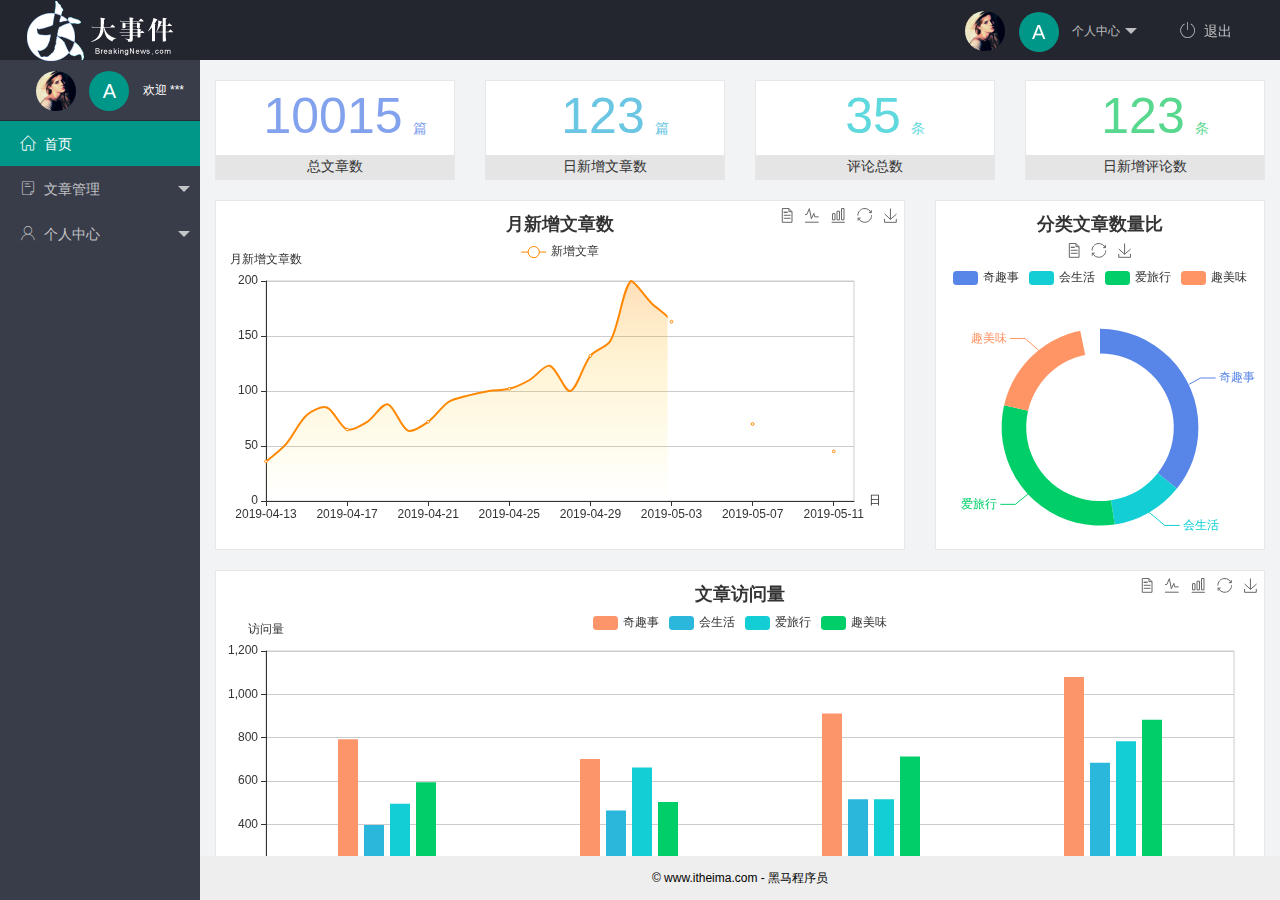
==== commit 02ec1c4e: "完成个人中心功能的开发" ====
--- a/index.html
+++ b/index.html
@@ -27,9 +27,9 @@
               个人中心
             </a>
             <dl class="layui-nav-child">
-              <dd><a href="">基本资料</a></dd>
-              <dd><a href="">更换头像</a></dd>
-              <dd><a href="">重置密码</a></dd>
+              <dd><a href="./user/user_info.html" target="fm">基本资料</a></dd>
+              <dd><a href="./user/user_avater.html" target="fm">更换头像</a></dd>
+              <dd><a href="./user/user_pwd.html" target="fm">重置密码</a></dd>
             </dl>
           </li>
           <li class="layui-nav-item" lay-header-event="menuRight" lay-unselect>
@@ -68,11 +68,11 @@
               <a href="javascript:;"><span class="iconfont icon-user"></span>个人中心</a>
               
               <dl class="layui-nav-child">
-                <dd><a href="javascript:;">
+                <dd><a href="./user/user_info.html" target="fm">
                     <i class="layui-icon layui-icon-app"></i> 基本资料</a></dd>
-                <dd><a href="javascript:;">
+                <dd><a href="./user/user_avater.html" target="fm">
                     <i class="layui-icon layui-icon-app"></i> 更换头像</a></dd>
-                <dd><a href="javascript:;">
+                <dd><a href="./user/user_pwd.html" target="fm">
                     <i class="layui-icon layui-icon-app"></i> 重置密码</a></dd>
               </dl>
             </li>
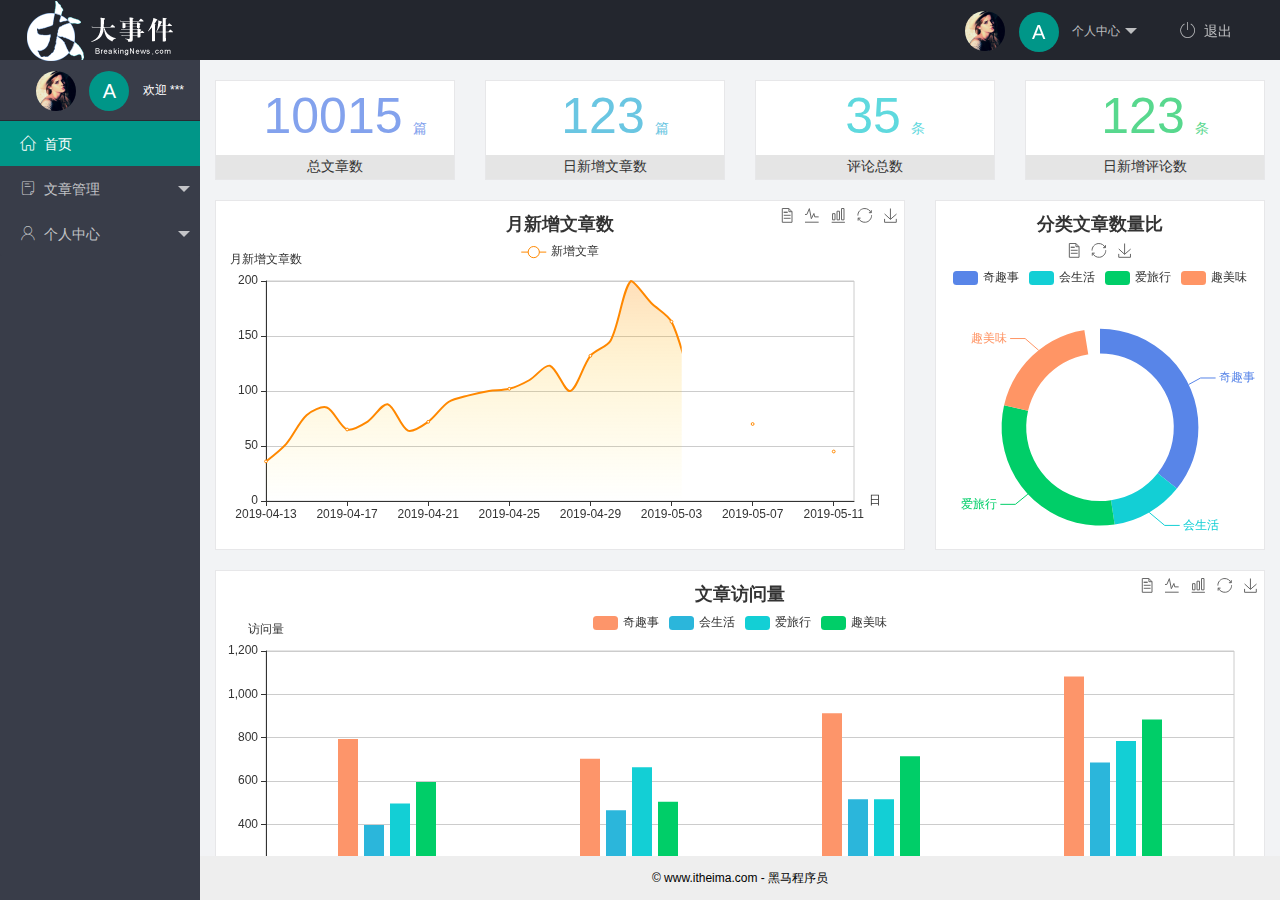
==== commit 0564441b: "完成文章管理相关功能的开发" ====
--- a/index.html
+++ b/index.html
@@ -56,11 +56,11 @@
               <a class="" href="javascript:;">
                 <span class="iconfont icon-16"></span>文章管理</a>
               <dl class="layui-nav-child">
-                <dd><a href="javascript:;">
+                <dd><a href="./article/art_cate.html" target="fm">
                     <i class="layui-icon layui-icon-app"></i> 文章类别</a></dd>
-                <dd><a href="javascript:;">
+                <dd><a href="./article/art_list.html" target="fm">
                     <i class="layui-icon layui-icon-app"></i> 文章列表</a></dd>
-                <dd><a href="javascript:;">
+                <dd><a href="./article/art_pub.html" target="fm">
                     <i class="layui-icon layui-icon-app"></i> 发布文章</a></dd>
               </dl>
             </li>
